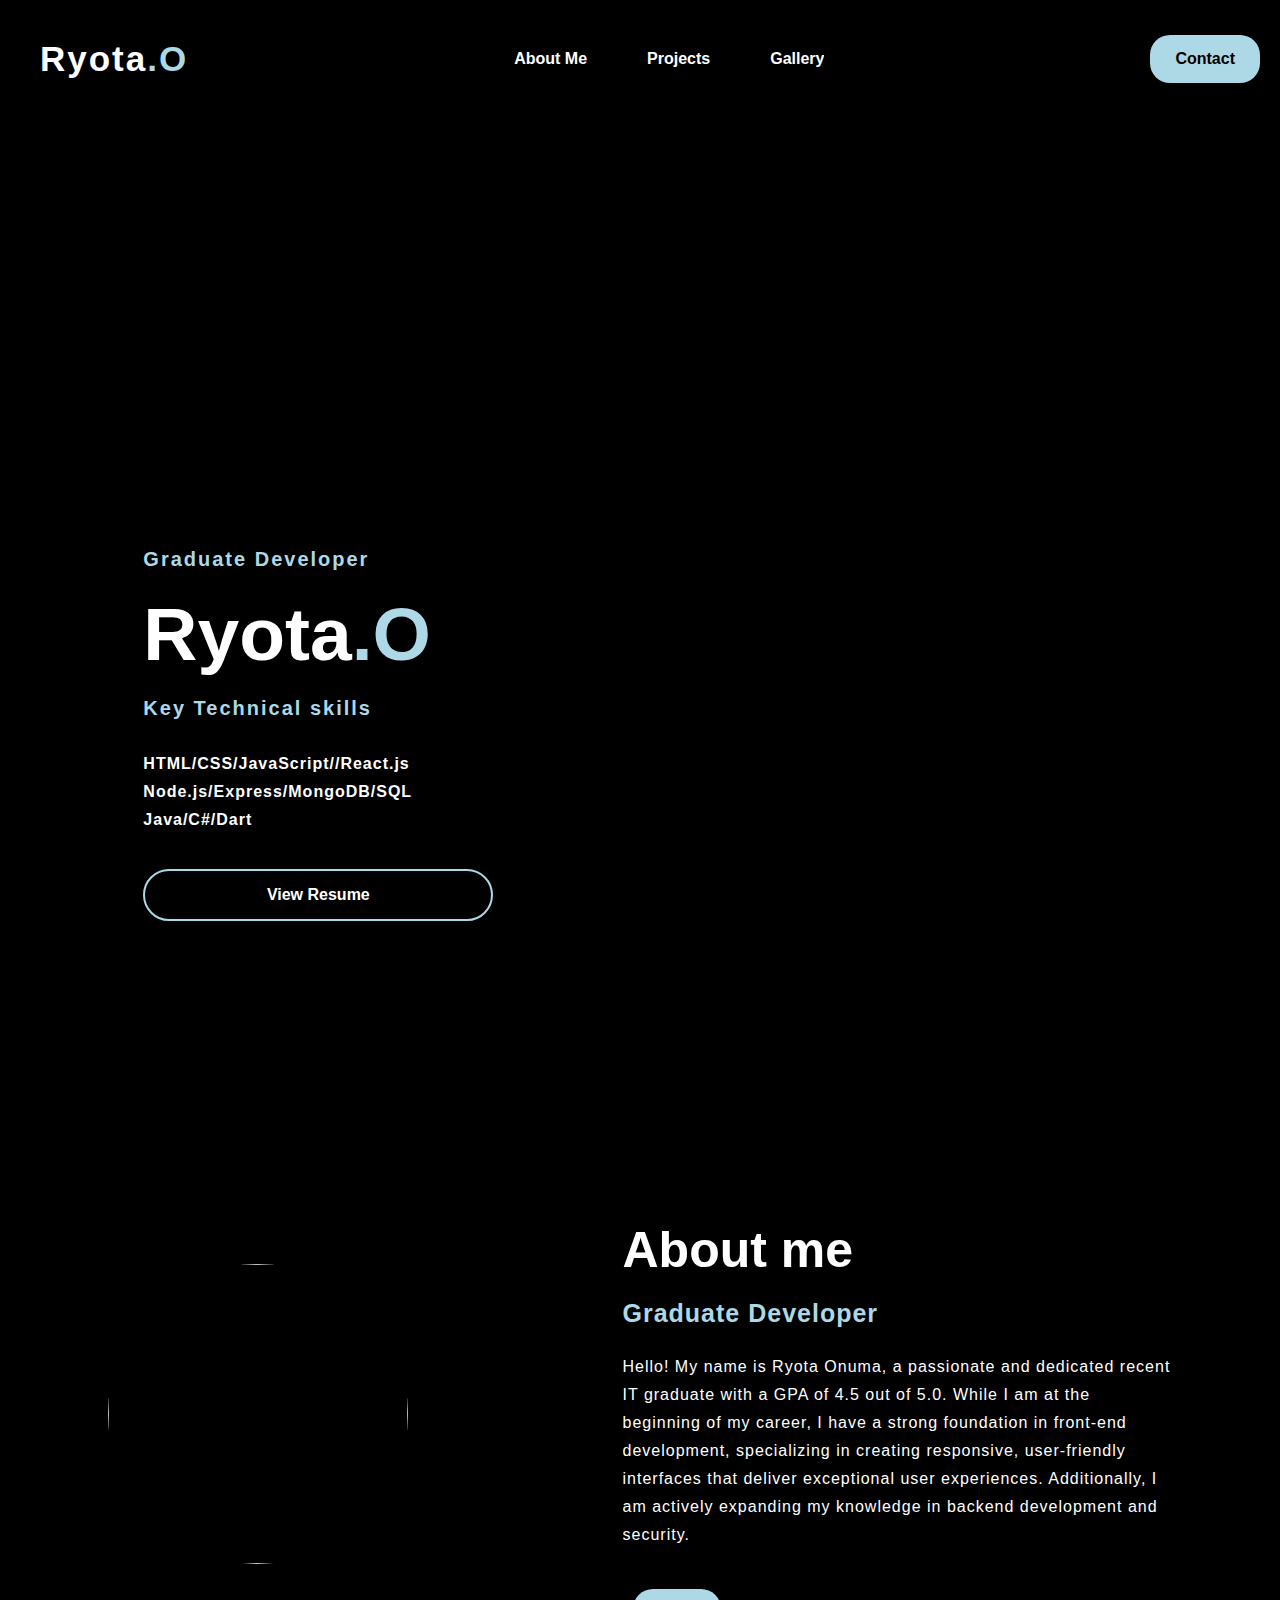
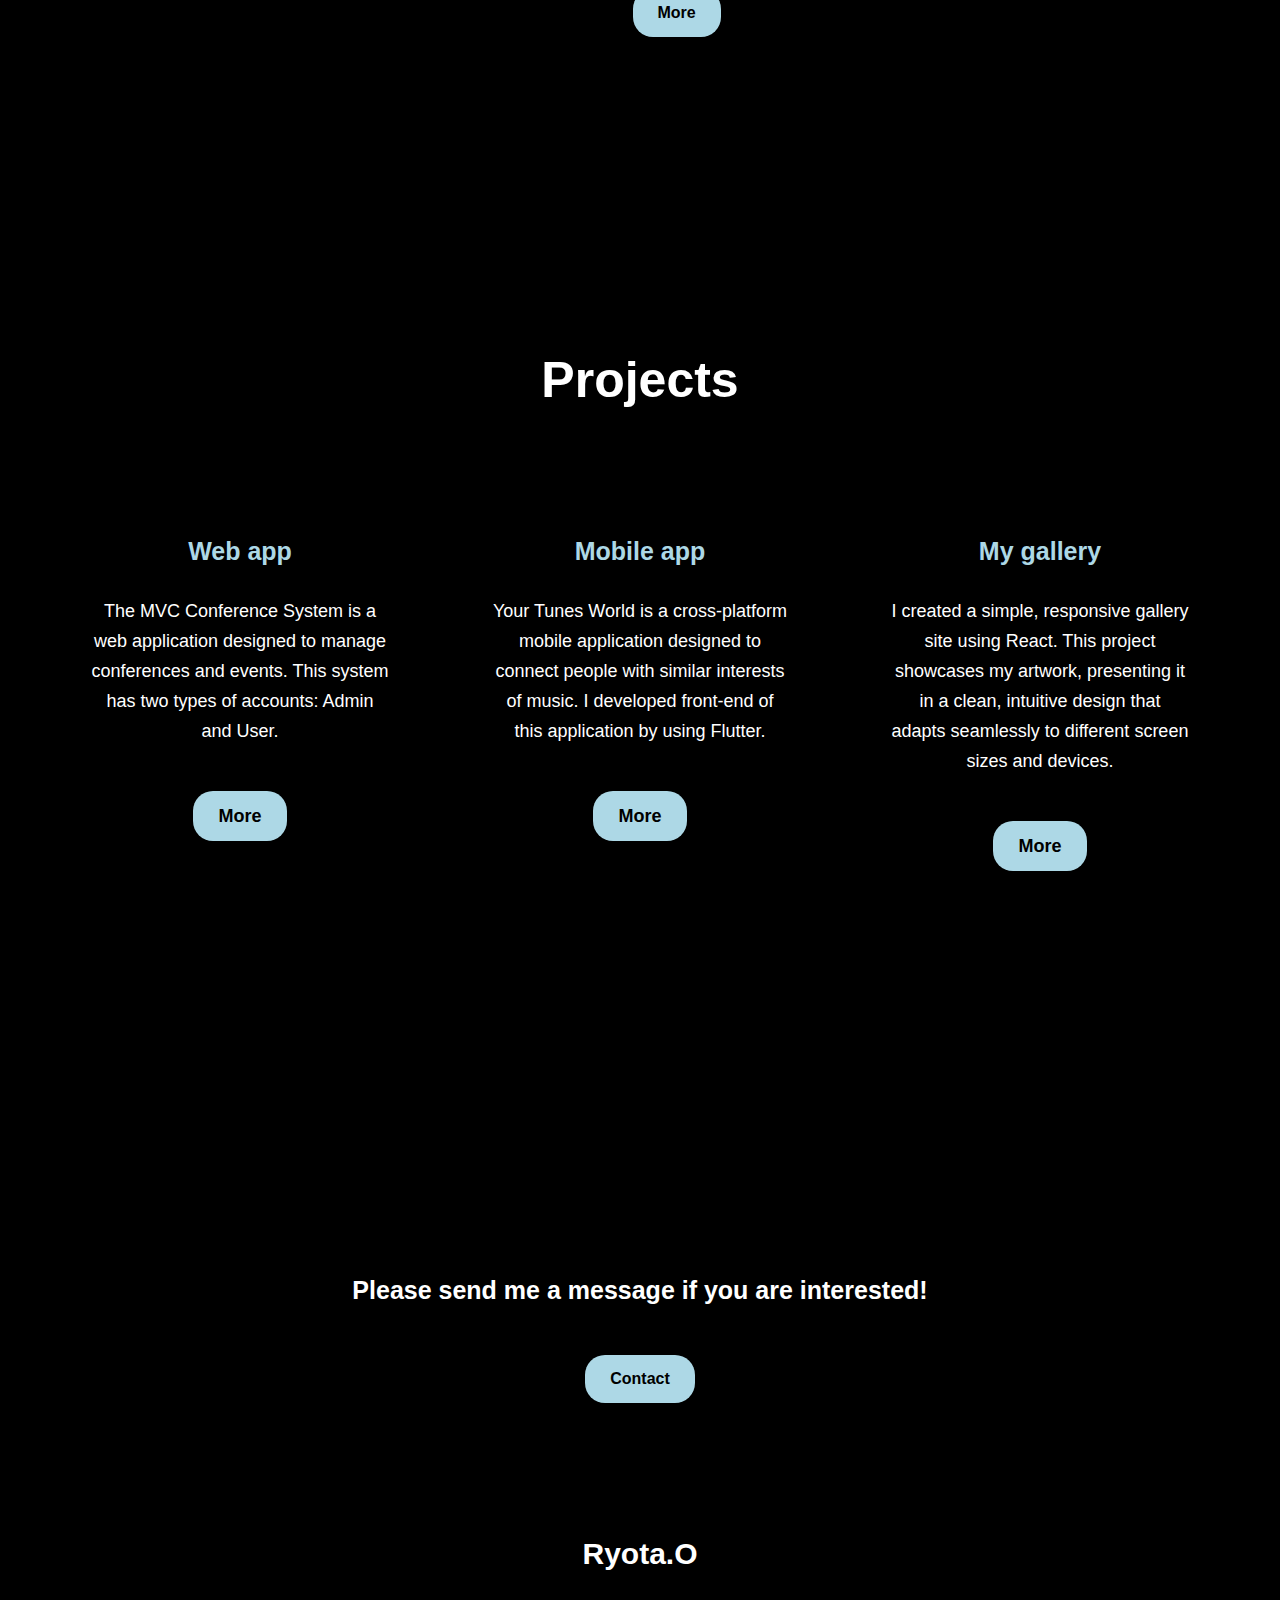
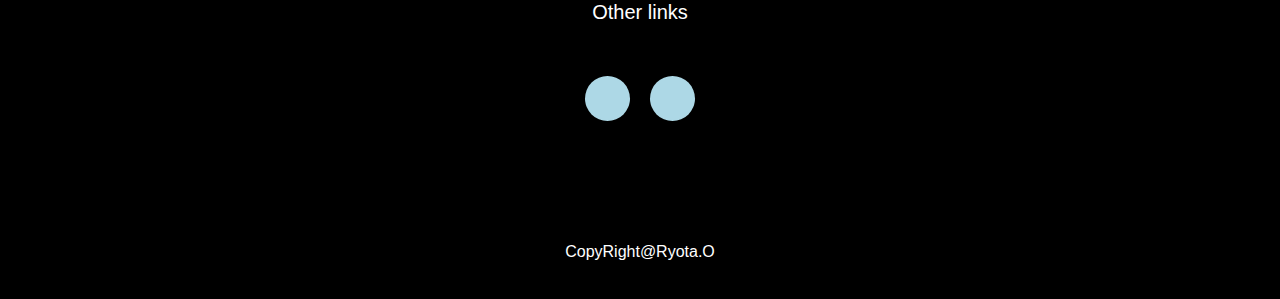
==== Profile/index.html @ 6665d39f "modify layout" ====
<!DOCTYPE html>
<html lang="en">
  <head>
    <meta charset="UTF-8" />
    <meta name="viewport" content="width=device-width, initial-scale=1.0" />
    <title>Ryota Onuma</title>
    <link rel="preconnect" href="https://fonts.googleapis.com" />
    <link rel="preconnect" href="https://fonts.gstatic.com" crossorigin />
    <link rel="stylesheet" href="style.css" />
    <link
      rel="stylesheet"
      href="https://cdnjs.cloudflare.com/ajax/libs/font-awesome/6.5.2/css/all.min.css"
      integrity="sha512-SnH5WK+bZxgPHs44uWIX+LLJAJ9/2PkPKZ5QiAj6Ta86w+fsb2TkcmfRyVX3pBnMFcV7oQPJkl9QevSCWr3W6A=="
      crossorigin="anonymous"
      referrerpolicy="no-referrer"
    />
    <meta name="viewport" content="width=device-width, initial-scale=1.0" />
  </head>
  <body>
    <!-- Main section-->
    <div class="hero">
      <div class="navbar">
        <h2 class="logo">Ryota<span>.O</span></h2>
        <div class="menu-icon">
          <i class="fas fa-bars"></i>
        </div>
        <ul class="menu-items">
          <li><a href="#about">About Me</a></li>
          <li><a href="#projects">Projects</a></li>
          <li><a href="https://ryota-imugallery.netlify.app">Gallery</a></li>
        </ul>
        <a href="#" class="btn" onclick="openGoogleForm()">Contact</a>
        <div id="googleFormOverlay" class="overlay">
          <div id="googleFormPopup" class="popup">
            <button onclick="closeGoogleForm()">Close</button>
            <iframe
              src="https://docs.google.com/forms/d/e/1FAIpQLSe-7mFCPecdMPC-TmkMNztifTjwGnv6-h3ywpzdg5p4JzefdQ/viewform?embedded=true"
              width="500"
              height="700"
              frameborder="0"
              marginheight="0"
              marginwidth="0"
              >Loading…</iframe
            >
          </div>
        </div>
      </div>

      <div class="content">
        <div class="body">
          <div class="info">
            <h4>Graduate Developer</h4>
            <h1>Ryota<span>.O</span></h1>
            <h4>Key Technical skills</h4>
            <p>
              HTML/CSS/JavaScript//React.js
              <br />Node.js/Express/MongoDB/SQL <br />Java/C#/Dart
            </p>
            <div class="newsletter">
              <div class="button" onclick="openPDF()">View Resume</div>
            </div>
          </div>
          <img src="./img/image.JPG" alt="" />
        </div>
      </div>
    </div>

    <!-- Introduction-->
    <section class="introduction" id="about">
      <div class="main fadeUpTrigger">
        <div class="circle-image">
          <img src="./img/painting3.png" alt="" />
        </div>

        <div class="intro-text">
          <h2>About me</h2>
          <h5>Graduate Developer</h5>
          <p id="intro-short">
            Hello! My name is Ryota Onuma, a passionate and dedicated recent IT
            graduate with a GPA of 4.5 out of 5.0. While I am at the beginning
            of my career, I have a strong foundation in front-end development,
            specializing in creating responsive, user-friendly interfaces that
            deliver exceptional user experiences. Additionally, I am actively
            expanding my knowledge in backend development and security.
          </p>

          <p id="intro-full" style="display: none">
            <i class="fa-solid fa-graduation-cap"></i>
            <br />
            Throughout my academic and professional journey, I have developed a
            diverse skill set that includes HTML, CSS, JavaScript, jQuery, and
            React.js for front-end development, as well as Java, C#, and Dart
            for backend and mobile application development. My proficiency with
            these technologies has allowed me to contribute effectively to
            various projects, including cross-platform mobile applications and
            web-based systems.
            <br />
            <i class="fa-solid fa-people-group"></i>
            <br />
            In addition to my technical skills, I am a strong team player who
            thrives in collaborative environments. I believe in continuous
            learning and always seek opportunities to expand my knowledge and
            stay updated with the latest industry trends.
            <br />
            <i class="fa-solid fa-paintbrush"></i>
            <br />
            When I'm not coding, I enjoy exploring new music genres, painting,
            and spending time outdoors. Feel free to explore my portfolio to see
            more of my work and don't hesitate to reach out if you'd like to
            discuss potential collaborations or job opportunities.
          </p>
          <button class="button" id="toggle-btn" onclick="toggleText()">
            More
          </button>
        </div>
      </div>
    </section>

    <!-- Skill section-->
    <div class="skills" id="projects">
      <div class="title">
        <h2>Projects</h2>
      </div>

      <div class="box fadeUpTrigger">
        <div class="card">
          <i class="fa-solid fa-laptop"></i>
          <h5>Web app</h5>
          <div class="paragraph">
            <p>
              The MVC Conference System is a web application designed to manage
              conferences and events. This system has two types of accounts:
              Admin and User.
            </p>
            <p style="text-align: center">
              <a href="project1.html" class="button" id="">More</a>
            </p>
          </div>
        </div>
        <div class="card">
          <i class="fa-solid fa-mobile"></i>
          <h5>Mobile app</h5>
          <div class="paragraph">
            <p>
              Your Tunes World is a cross-platform mobile application designed
              to connect people with similar interests of music. I developed
              front-end of this application by using Flutter.
            </p>
            <p style="text-align: center">
              <a href="project2.html" class="button" id="">More</a>
            </p>
          </div>
        </div>
        <div class="card">
          <i class="fa-solid fa-palette"></i>
          <h5>My gallery</h5>
          <div class="paragraph">
            <p>
              I created a simple, responsive gallery site using React. This
              project showcases my artwork, presenting it in a clean, intuitive
              design that adapts seamlessly to different screen sizes and
              devices.
            </p>
            <p style="text-align: center">
              <a
                href="https://ryota-imugallery.netlify.app"
                class="button"
                id=""
                >More</a
              >
            </p>
          </div>
        </div>
      </div>
    </div>

    <!--Message-->
    <div class="message">
      <p>Please send me a message if you are interested!</p>
      <a href="#" class="contact-button" onclick="openGoogleForm()">Contact</a>
    </div>
    <!-- Footer section-->
    <footer>
      <p>Ryota.O</p>
      <p>Other links</p>
      <div class="social">
        <a href="https://linkedin.com/in/ryota-onuma"
          ><i class="fa-brands fa-linkedin"></i
        ></a>
        <a href="https://github.com/ryotaest"
          ><i class="fa-brands fa-github"></i
        ></a>
      </div>
      <p class="end">CopyRight@Ryota.O</p>
    </footer>
    <script
      <script
      src="https://code.jquery.com/jquery-3.4.1.min.js"
      integrity="sha256-CSXorXvZcTkaix6Yvo6HppcZGetbYMGWSFlBw8HfCJo="
      crossorigin="anonymous"
    ></script>
    <script src="script.js" defer></script>
  </body>
</html>
---- Profile/style.css ----
* {
  margin: 0;
  padding: 0;
  box-sizing: border-box;
  font-family: "Raleway", sans-serif;
  overflow-x: hidden;
}

.hero {
  width: 100%;
  background-color: black;
}

.navbar {
  display: flex;
  justify-content: space-between;
  align-items: center;
  padding: 20px;
  margin-bottom: 150px;
}
.menu-icon {
  display: none;
}

.menu-items {
  display: flex;
  list-style: none;
}

.menu-items li {
  margin: 30px;
}

.menu-items li a {
  color: white;
  text-decoration: none;
  font-weight: bold;
  transition: all 0.3s;
}

.menu-items li a:hover {
  color: lightblue;
}

.logo {
  color: white;
  font-size: 35px;
  letter-spacing: 2px;

  margin-left: 20px;
}

span {
  color: lightblue;
}

.btn {
  background-color: lightblue;
  color: black;
  padding: 15px 25px;
  text-decoration: none;
  font-weight: bold;
  transition: all 0.3s;
  border-radius: 20px;
}

.btn:hover {
  transform: scale(1.2);
  border-radius: 15px;
}

.content {
  padding-top: 230px;
}

.content .body {
  display: flex;
  justify-content: space-evenly;
}

.content .body img {
  width: 500px;

  margin-top: 50px;
  max-width: 100%;
  height: auto;
  margin-bottom: 100px;
}
.info {
  margin-top: 50px;
}
h1 {
  color: white;
  margin: 20px 0 20px;
  font-size: 75px;
}

h4 {
  color: lightblue;
  letter-spacing: 2px;
  font-size: 20px;
}

.info p {
  color: white;
  letter-spacing: 1px;
  font-weight: bold;
  line-height: 28px;
  margin-top: 30px;
  margin-bottom: 20px;
}

.newsletter {
  width: 350px;
  position: relative;
  margin-bottom: 100px;
}

.newsletter .button {
  display: block;
  width: 100%;
  padding: 15px 0;
  margin-top: 15px;
  outline: none;
  border: 2px solid lightblue;
  border-radius: 30px;
  font-weight: bold;
  color: white;
  background-color: transparent;
  cursor: pointer;
  text-align: center;
}

.newsletter .button:hover {
  background-color: lightskyblue;
  color: black;
}

.circle-image {
  width: 300px;
  height: 300px;
  border-radius: 50%;
  overflow: hidden;
  margin-bottom: 15px;
}
.circle-image img {
  width: 100%;
  height: 100%;
  object-fit: cover;
}

.introduction {
  width: 100%;

  padding: 100px 0;
  background-color: black;
}
.intro-text {
  background-color: black;
  width: 550px;
  height: 600px;
}

.main {
  display: flex;

  margin: auto;
  align-items: center;
  justify-content: space-around;
}
.intro-text h2 {
  color: white;
  font-size: 50px;
  margin-bottom: 20px;
  margin-top: 100px;
}

.intro-text h5 {
  color: lightblue;
  letter-spacing: 1px;
  font-size: 25px;
  margin-bottom: 25px;
}

.intro-text p {
  color: white;
  letter-spacing: 1px;
  line-height: 28px;
  margin-bottom: 40px;
}

.intro-text i {
  color: lightblue;
  font-size: 30px;
  margin: 25px;
  overflow: hidden;
  display: flex;
  align-items: center;
  justify-content: center;
}

button {
  background-color: lightblue;
  color: black;
  padding: 15px 25px;
  border: none;
  font-size: medium;
  font-weight: bold;
  transition: all 0.3s;
  border-radius: 20px;
  margin-left: 10px;
}

button:hover {
  transform: scale(1.2);
  border-radius: 15px;
  cursor: pointer;
}

.skills {
  background-color: black;
  width: 100%;

  padding: 100px 0;
}

.fadeUp {
  animation-name: fadeUpAnime;
  animation-duration: 2s;
  animation-fill-mode: forwards;
  opacity: 0;
}
@keyframes fadeUpAnime {
  from {
    opacity: 0;
    transform: translateY(100px);
  }

  to {
    opacity: 1;
    transform: translateY(0);
  }
}
.title h2 {
  color: white;
  font-size: 50px;
  margin: 30px auto;
  text-align: center;
}

.box {
  display: flex;
  align-items: center;
  justify-content: center;
  min-height: 400px;
}

.card {
  height: 600px;
  width: 360px;
  background-color: black;
  padding: 20px 30px;
  margin: 20px;
  border-radius: 20px;
  overflow: hidden;
  text-align: center;
}

.card i {
  color: lightblue;
  font-size: 50px;
  margin: 25px;
  overflow: hidden;
}

.card h5 {
  color: lightblue;
  font-size: 25px;
  margin-bottom: 30px;
}

.paragraph p {
  color: white;
  font-size: 18px;
  line-height: 30px;
  margin-bottom: 25px;
}

.card .button {
  background-color: lightblue;
  color: black;
  padding: 10px 25px;
  border: none;
  font-weight: bold;
  transition: all 0.3s;
  display: inline-block;
  text-decoration: none;
  border-radius: 20px;
  margin-top: 20px;
}

.card .button:hover {
  transform: scale(1.2);
  border-radius: 15px;
  cursor: pointer;
}

.message {
  width: 100%;
  height: 320px;
  display: flex;
  flex-direction: column;
  justify-content: center;
  align-items: center;
  background-color: black;
}

.message p {
  color: white;
  font-size: 25px;
  font-weight: bold;
  margin-bottom: 50px;
  text-align: center;
}

.message .contact-button {
  background-color: lightblue;
  color: black;
  padding: 15px 25px;
  border: none;
  font-weight: bold;
  transition: all 0.3s;
  display: inline-block;
  text-decoration: none;
  border-radius: 20px;
}

.message .contact-button:hover {
  transform: scale(1.2);
  border-radius: 15px;
  cursor: pointer;
}

footer {
  width: 100%;
  height: 400px;
  background-color: black;
  display: flex;
  flex-direction: column;
  justify-content: center;
  align-items: center;
}

footer p:nth-child(1) {
  font-size: 30px;
  color: white;
  margin-bottom: 30px;
  font-weight: bold;
}

footer p:nth-child(2) {
  color: white;
  font-size: 20px;
  width: 500px;
  text-align: center;
  margin-bottom: 30px;
}

.social {
  display: flex;
}
.social a {
  width: 45px;
  height: 45px;
  border-radius: 50%;
  background-color: lightblue;
  font-size: 30px;
  display: flex;
  align-items: center;
  justify-content: center;
  text-decoration: none;
  margin: 22px 10px;
  transition: all 0.3s;
  color: black;
}

.social a:hover {
  transform: scale(1.3);
}

.end {
  color: white;
  margin-top: 100px;
  font-size: 16px;
}

@media only screen and (max-width: 768px) {
  .menu-items {
    display: none;
  }

  .menu-icon {
    display: block;
    cursor: pointer;
  }

  .menu-icon i {
    color: white;
    font-size: 25px;
    overflow: hidden;
  }

  .menu-items.active {
    display: flex;
    flex-direction: column;
    background-color: black;
    position: absolute;
    top: 80px;
    right: -100%;
    width: 100%;
    animation: slideFromRight 0.5s forwards ease-out;
  }

  .menu-items.active li {
    margin-right: 0;
    text-align: center;
    padding: 15px 0;
  }

  .menu-items.active li a {
    color: white;
  }
  @keyframes slideFromRight {
    from {
      right: -100%;
    }
    to {
      right: 0;
    }
  }
  .logo {
    font-size: 25px;
  }

  .content {
    padding-top: 150px;
  }
  .content .body {
    flex-direction: column;
    align-items: center;
  }

  .newsletter form {
    width: 100%;
  }

  .main {
    flex-direction: column;
    align-items: center;
  }
  .intro-text {
    width: 100%;
    text-align: center;
    margin-top: 30px;
  }

  .box {
    flex-direction: column;
  }
  .popup {
    width: 95%;
    max-width: none;
    max-height: 95%;
    padding: 15px;
  }

  .popup iframe {
    width: 100%;
    height: 80vh;
  }
}

.overlay {
  display: none;
  position: fixed;
  top: 0;
  left: 0;
  width: 100%;
  height: 100%;
  background-color: rgba(0, 0, 0, 0.5);
  z-index: 1000;
}

.popup {
  position: absolute;
  top: 50%;
  left: 50%;
  transform: translate(-50%, -50%);
  background-color: white;
  padding: 20px;
  border-radius: 10px;
  box-shadow: 0 0 10px rgba(0, 0, 0, 0.3);
}
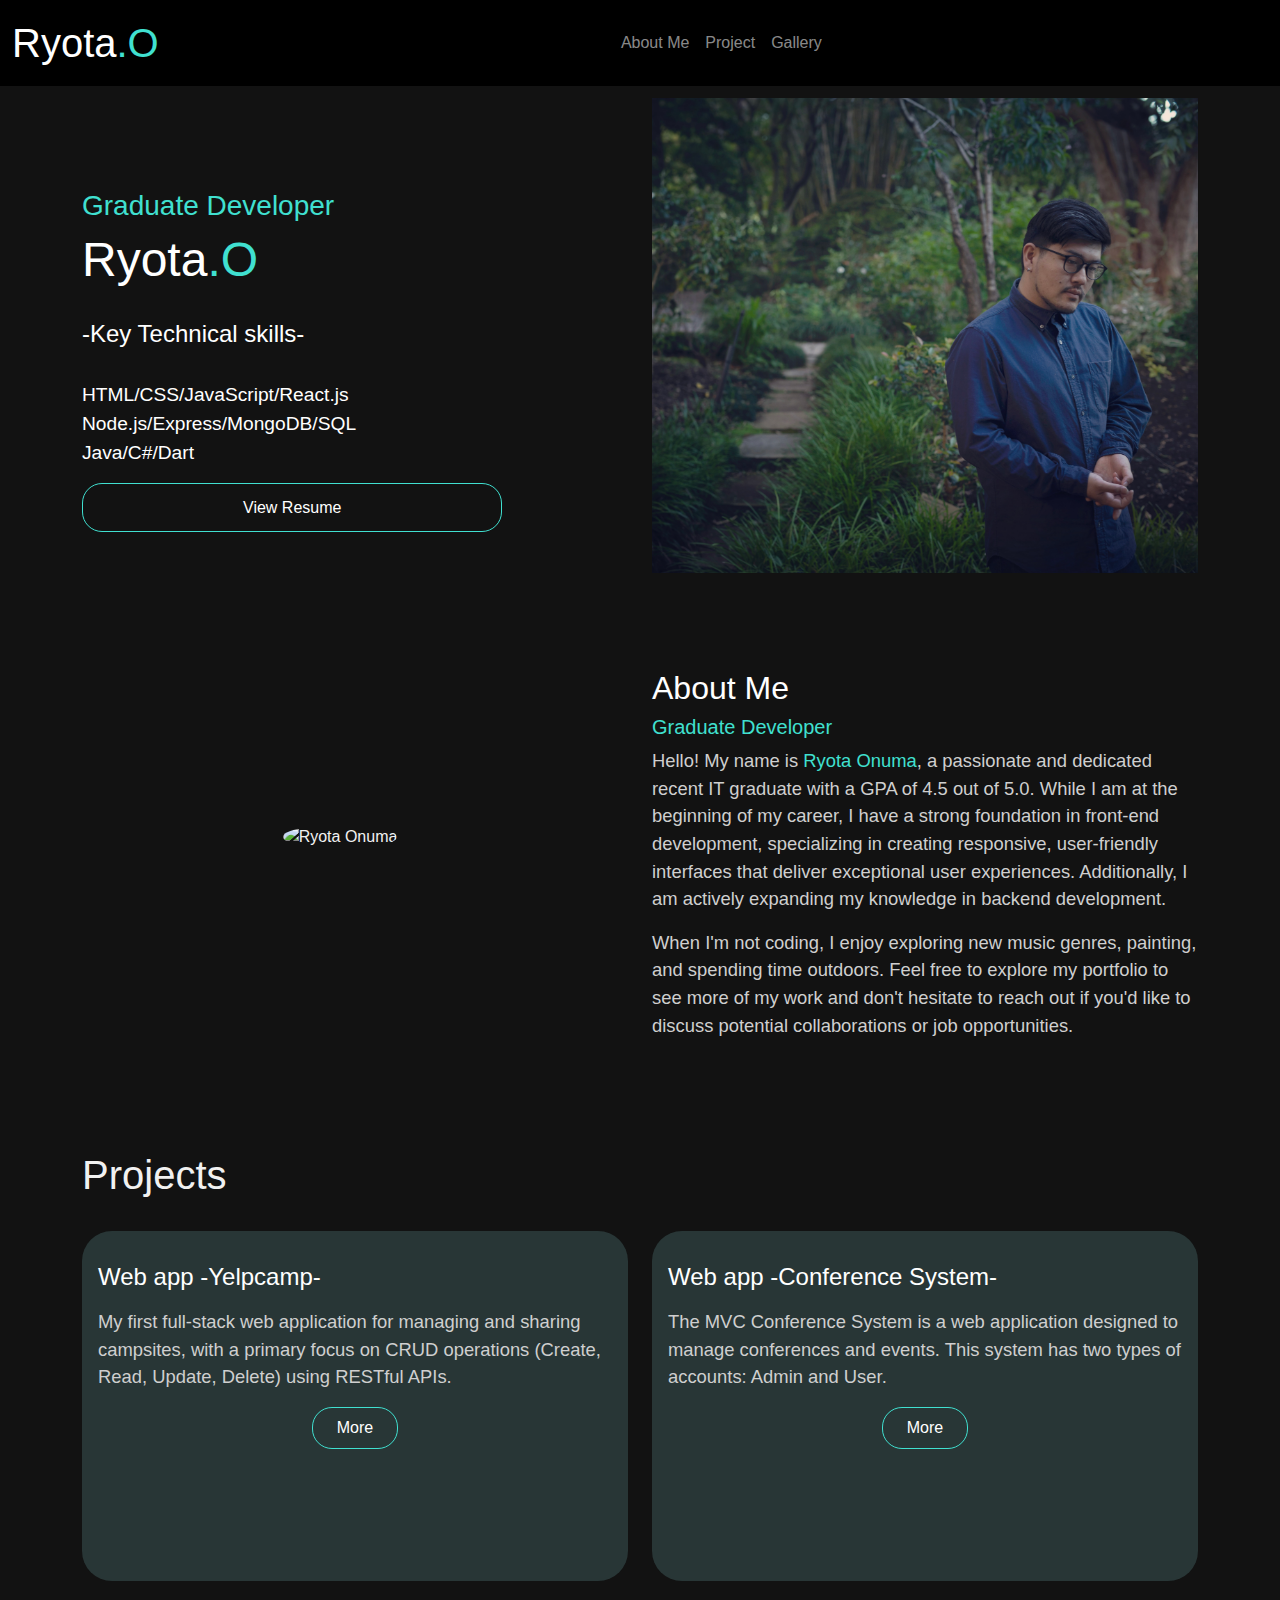
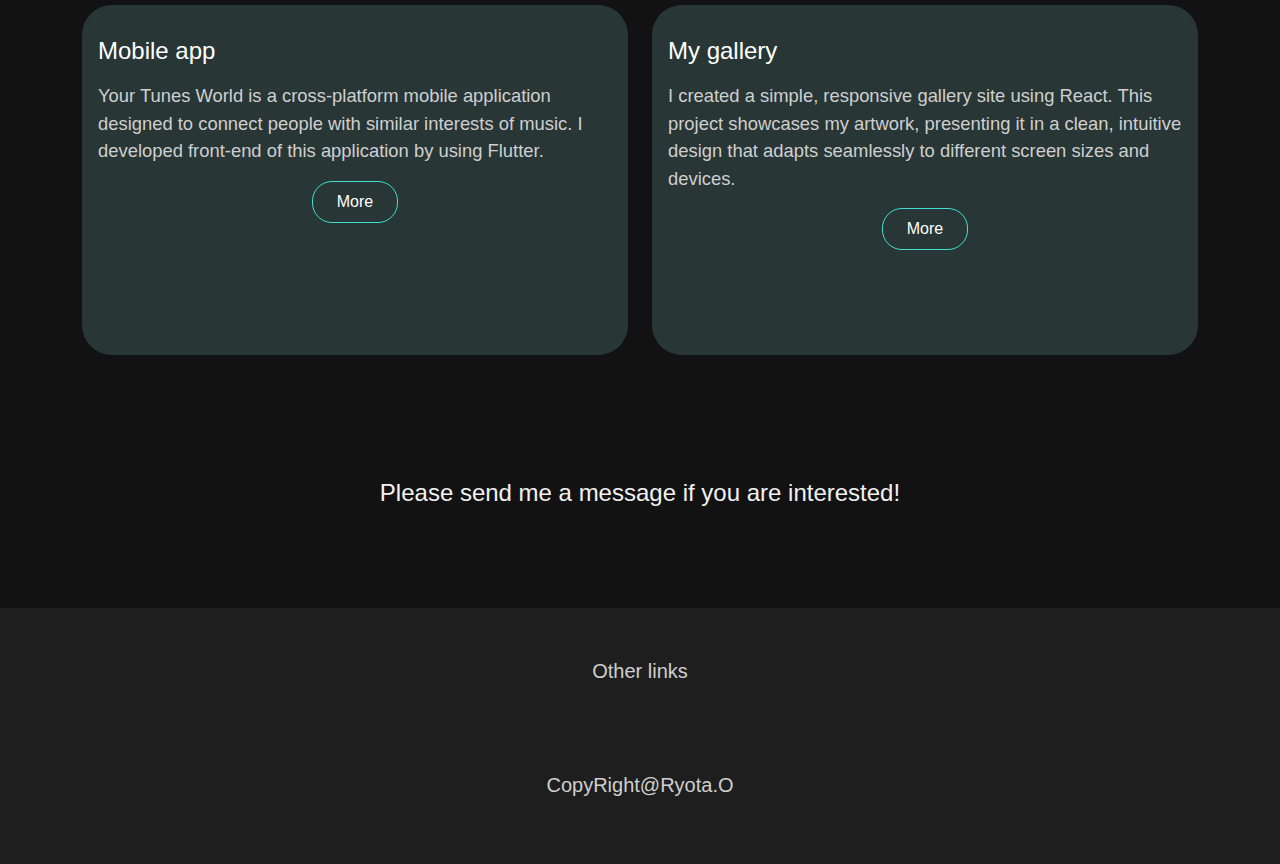
==== commit 365d2ec9: "modified layout" ====
--- a/Profile/index.html
+++ b/Profile/index.html
@@ -3,10 +3,7 @@
   <head>
     <meta charset="UTF-8" />
     <meta name="viewport" content="width=device-width, initial-scale=1.0" />
-    <title>Ryota Onuma</title>
-    <link rel="preconnect" href="https://fonts.googleapis.com" />
-    <link rel="preconnect" href="https://fonts.gstatic.com" crossorigin />
-    <link rel="stylesheet" href="style.css" />
+    <title>Project Cards</title>
     <link
       rel="stylesheet"
       href="https://cdnjs.cloudflare.com/ajax/libs/font-awesome/6.5.2/css/all.min.css"
@@ -14,174 +11,190 @@
       crossorigin="anonymous"
       referrerpolicy="no-referrer"
     />
-    <meta name="viewport" content="width=device-width, initial-scale=1.0" />
+
+    <link
+      href="https://cdn.jsdelivr.net/npm/bootstrap@5.3.3/dist/css/bootstrap.min.css"
+      rel="stylesheet"
+      integrity="sha384-QWTKZyjpPEjISv5WaRU9OFeRpok6YctnYmDr5pNlyT2bRjXh0JMhjY6hW+ALEwIH"
+      crossorigin="anonymous"
+    />
+    <link rel="stylesheet" href="style.css" />
   </head>
   <body>
-    <!-- Main section-->
-    <div class="hero">
-      <div class="navbar">
-        <h2 class="logo">Ryota<span>.O</span></h2>
-        <div class="menu-icon">
-          <i class="fas fa-bars"></i>
-        </div>
-        <ul class="menu-items">
-          <li><a href="#about">About Me</a></li>
-          <li><a href="#projects">Projects</a></li>
-          <li><a href="https://ryota-imugallery.netlify.app">Gallery</a></li>
-        </ul>
-        <a href="#" class="btn" onclick="openGoogleForm()">Contact</a>
-        <div id="googleFormOverlay" class="overlay">
-          <div id="googleFormPopup" class="popup">
-            <button onclick="closeGoogleForm()">Close</button>
-            <iframe
-              src="https://docs.google.com/forms/d/e/1FAIpQLSe-7mFCPecdMPC-TmkMNztifTjwGnv6-h3ywpzdg5p4JzefdQ/viewform?embedded=true"
-              width="500"
-              height="700"
-              frameborder="0"
-              marginheight="0"
-              marginwidth="0"
-              >Loading…</iframe
+    <nav class="navbar navbar-dark navbar-expand-lg fixed-top">
+      <div class="container-fluid">
+        <a class="navbar-brand" href="#">Ryota<span>.O</span></a>
+        <button
+          class="navbar-toggler"
+          type="button"
+          data-bs-toggle="collapse"
+          data-bs-target="#navbarNavAltMarkup"
+          aria-controls="navbarNavAltMarkup"
+          aria-expanded="false"
+          aria-label="Toggle navigation"
+        >
+          <span class="navbar-toggler-icon"></span>
+        </button>
+        <div class="collapse navbar-collapse" id="navbarNavAltMarkup">
+          <div class="navbar-nav mx-auto">
+            <a class="nav-link" href="#about">About Me</a>
+            <a class="nav-link" href="#project">Project</a>
+            <a class="nav-link" href="https://ryota-imugallery.netlify.app"
+              >Gallery</a
             >
           </div>
         </div>
       </div>
-
-      <div class="content">
-        <div class="body">
+    </nav>
+
+    <div class="container mt-5">
+      <div class="row align-items-center">
+        <div class="col-md-6">
           <div class="info">
-            <h4>Graduate Developer</h4>
+            <h3>Graduate Developer</h3>
+
             <h1>Ryota<span>.O</span></h1>
-            <h4>Key Technical skills</h4>
+            <br />
+            <h4>-Key Technical skills-</h4>
+            <br />
             <p>
-              HTML/CSS/JavaScript//React.js
+              HTML/CSS/JavaScript/React.js
               <br />Node.js/Express/MongoDB/SQL <br />Java/C#/Dart
             </p>
-            <div class="newsletter">
-              <div class="button" onclick="openPDF()">View Resume</div>
-            </div>
-          </div>
-          <img src="./img/image.JPG" alt="" />
+            <div class="resume">
+              <button class="btn btn-primary" onclick="openPDF()">
+                View Resume
+              </button>
+            </div>
+          </div>
+        </div>
+        <div class="col-md-6 text-center">
+          <img src="./img/image.jpg" alt="Ryota Onuma" class="img-fluid" />
         </div>
       </div>
     </div>
-
-    <!-- Introduction-->
     <section class="introduction" id="about">
-      <div class="main fadeUpTrigger">
-        <div class="circle-image">
-          <img src="./img/painting3.png" alt="" />
-        </div>
-
-        <div class="intro-text">
-          <h2>About me</h2>
-          <h5>Graduate Developer</h5>
-          <p id="intro-short">
-            Hello! My name is Ryota Onuma, a passionate and dedicated recent IT
-            graduate with a GPA of 4.5 out of 5.0. While I am at the beginning
-            of my career, I have a strong foundation in front-end development,
-            specializing in creating responsive, user-friendly interfaces that
-            deliver exceptional user experiences. Additionally, I am actively
-            expanding my knowledge in backend development and security.
-          </p>
-
-          <p id="intro-full" style="display: none">
-            <i class="fa-solid fa-graduation-cap"></i>
-            <br />
-            Throughout my academic and professional journey, I have developed a
-            diverse skill set that includes HTML, CSS, JavaScript, jQuery, and
-            React.js for front-end development, as well as Java, C#, and Dart
-            for backend and mobile application development. My proficiency with
-            these technologies has allowed me to contribute effectively to
-            various projects, including cross-platform mobile applications and
-            web-based systems.
-            <br />
-            <i class="fa-solid fa-people-group"></i>
-            <br />
-            In addition to my technical skills, I am a strong team player who
-            thrives in collaborative environments. I believe in continuous
-            learning and always seek opportunities to expand my knowledge and
-            stay updated with the latest industry trends.
-            <br />
-            <i class="fa-solid fa-paintbrush"></i>
-            <br />
-            When I'm not coding, I enjoy exploring new music genres, painting,
-            and spending time outdoors. Feel free to explore my portfolio to see
-            more of my work and don't hesitate to reach out if you'd like to
-            discuss potential collaborations or job opportunities.
-          </p>
-          <button class="button" id="toggle-btn" onclick="toggleText()">
-            More
-          </button>
+      <div class="container mt-5">
+        <div class="row align-items-center">
+          <div class="col-md-6 text-center">
+            <div class="circle-image">
+              <img
+                src="./img/painting3.png"
+                alt="Ryota Onuma"
+                class="img-fluid rounded-circle"
+              />
+            </div>
+          </div>
+          <div class="col-md-6 fadeUpTrigger">
+            <div class="intro-text">
+              <h2>About Me</h2>
+              <h5>Graduate Developer</h5>
+              <p id="intro-short">
+                Hello! My name is <span>Ryota Onuma</span>, a passionate and
+                dedicated recent IT graduate with a GPA of 4.5 out of 5.0. While
+                I am at the beginning of my career, I have a strong foundation
+                in front-end development, specializing in creating responsive,
+                user-friendly interfaces that deliver exceptional user
+                experiences. Additionally, I am actively expanding my knowledge
+                in backend development.
+              </p>
+
+              <p>
+                When I'm not coding, I enjoy exploring new music genres,
+                painting, and spending time outdoors. Feel free to explore my
+                portfolio to see more of my work and don't hesitate to reach out
+                if you'd like to discuss potential collaborations or job
+                opportunities.
+              </p>
+            </div>
+          </div>
         </div>
       </div>
     </section>
 
-    <!-- Skill section-->
-    <div class="skills" id="projects">
-      <div class="title">
-        <h2>Projects</h2>
-      </div>
-
-      <div class="box fadeUpTrigger">
-        <div class="card">
-          <i class="fa-solid fa-laptop"></i>
-          <h5>Web app</h5>
-          <div class="paragraph">
-            <p>
-              The MVC Conference System is a web application designed to manage
-              conferences and events. This system has two types of accounts:
-              Admin and User.
-            </p>
-            <p style="text-align: center">
-              <a href="project1.html" class="button" id="">More</a>
-            </p>
-          </div>
-        </div>
-        <div class="card">
-          <i class="fa-solid fa-mobile"></i>
-          <h5>Mobile app</h5>
-          <div class="paragraph">
-            <p>
-              Your Tunes World is a cross-platform mobile application designed
-              to connect people with similar interests of music. I developed
-              front-end of this application by using Flutter.
-            </p>
-            <p style="text-align: center">
-              <a href="project2.html" class="button" id="">More</a>
-            </p>
-          </div>
-        </div>
-        <div class="card">
-          <i class="fa-solid fa-palette"></i>
-          <h5>My gallery</h5>
-          <div class="paragraph">
-            <p>
-              I created a simple, responsive gallery site using React. This
-              project showcases my artwork, presenting it in a clean, intuitive
-              design that adapts seamlessly to different screen sizes and
-              devices.
-            </p>
-            <p style="text-align: center">
-              <a
-                href="https://ryota-imugallery.netlify.app"
-                class="button"
-                id=""
-                >More</a
-              >
-            </p>
+    <div class="container mt-5 fadeUpTrigger" id="project">
+      <h1>Projects</h1>
+      <br />
+      <div class="row">
+        <div class="col-md-6 mb-4">
+          <div class="card">
+            <div class="card-body">
+              <i class="fa-solid fa-laptop"></i>
+              <h5 class="card-title">Web app -Yelpcamp-</h5>
+              <p class="card-text">
+                My first full-stack web application for managing and sharing
+                campsites, with a primary focus on CRUD operations (Create,
+                Read, Update, Delete) using RESTful APIs.
+              </p>
+              <p style="text-align: center">
+                <a href="yelpcamp.html" class="btn btn-primary" id="">More</a>
+              </p>
+            </div>
+          </div>
+        </div>
+        <div class="col-md-6 mb-4">
+          <div class="card">
+            <div class="card-body">
+              <i class="fa-solid fa-laptop"></i>
+              <h5 class="card-title">Web app -Conference System-</h5>
+              <p class="card-text">
+                The MVC Conference System is a web application designed to
+                manage conferences and events. This system has two types of
+                accounts: Admin and User.
+              </p>
+              <p style="text-align: center">
+                <a href="mvc.html" class="btn btn-primary" id="">More</a>
+              </p>
+            </div>
+          </div>
+        </div>
+        <div class="col-md-6 mb-4">
+          <div class="card">
+            <div class="card-body">
+              <i class="fa-solid fa-mobile"></i>
+              <h5 class="card-title">Mobile app</h5>
+              <p class="card-text">
+                Your Tunes World is a cross-platform mobile application designed
+                to connect people with similar interests of music. I developed
+                front-end of this application by using Flutter.
+              </p>
+              <p style="text-align: center">
+                <a href="yourtunesworld.html" class="btn btn-primary" id=""
+                  >More</a
+                >
+              </p>
+            </div>
+          </div>
+        </div>
+        <div class="col-md-6 mb-4">
+          <div class="card">
+            <div class="card-body">
+              <i class="fa-solid fa-palette"></i>
+              <h5 class="card-title">My gallery</h5>
+              <p class="card-text">
+                I created a simple, responsive gallery site using React. This
+                project showcases my artwork, presenting it in a clean,
+                intuitive design that adapts seamlessly to different screen
+                sizes and devices.
+              </p>
+              <p style="text-align: center">
+                <a
+                  href="https://ryota-imugallery.netlify.app"
+                  class="btn btn-primary"
+                  id=""
+                  >More</a
+                >
+              </p>
+            </div>
           </div>
         </div>
       </div>
     </div>
-
-    <!--Message-->
     <div class="message">
-      <p>Please send me a message if you are interested!</p>
-      <a href="#" class="contact-button" onclick="openGoogleForm()">Contact</a>
+      <h4>Please send me a message if you are interested!</h4>
     </div>
     <!-- Footer section-->
     <footer>
-      <p>Ryota.O</p>
       <p>Other links</p>
       <div class="social">
         <a href="https://linkedin.com/in/ryota-onuma"
@@ -193,12 +206,13 @@
       </div>
       <p class="end">CopyRight@Ryota.O</p>
     </footer>
+
     <script
-      <script
-      src="https://code.jquery.com/jquery-3.4.1.min.js"
-      integrity="sha256-CSXorXvZcTkaix6Yvo6HppcZGetbYMGWSFlBw8HfCJo="
+      src="https://cdn.jsdelivr.net/npm/bootstrap@5.3.3/dist/js/bootstrap.bundle.min.js"
+      integrity="sha384-YvpcrYf0tY3lHB60NNkmXc5s9fDVZLESaAA55NDzOxhy9GkcIdslK1eN7N6jIeHz"
       crossorigin="anonymous"
     ></script>
-    <script src="script.js" defer></script>
+    <script src="https://code.jquery.com/jquery-3.5.1.min.js"></script>
+    <script src="script.js"></script>
   </body>
 </html>
--- a/Profile/style.css
+++ b/Profile/style.css
@@ -2,234 +2,190 @@
   margin: 0;
   padding: 0;
   box-sizing: border-box;
-  font-family: "Raleway", sans-serif;
-  overflow-x: hidden;
 }
 
-.hero {
-  width: 100%;
-  background-color: black;
+/* Body styling */
+body {
+  font-family: "Arial", sans-serif;
+  color: #f1f1f1;
+  background-color: #121212;
 }
 
 .navbar {
-  display: flex;
-  justify-content: space-between;
-  align-items: center;
-  padding: 20px;
-  margin-bottom: 150px;
+  background-color: black;
+  opacity: 1;
+  transition: opacity 0.7s ease;
 }
-.menu-icon {
-  display: none;
+.navbar.scrolled {
+  opacity: 0.5;
 }
 
-.menu-items {
-  display: flex;
-  list-style: none;
+.navbar-brand {
+  font-size: 2.5rem;
+}
+.navbar span {
+  color: turquoise;
+}
+.nav-link {
+  font-size: 1rem;
+}
+/* Info section styling */
+.info {
+  margin-top: 100px;
+  color: #ffffff;
 }
 
-.menu-items li {
-  margin: 30px;
+.info h3 {
+  color: turquoise;
 }
 
-.menu-items li a {
-  color: white;
-  text-decoration: none;
-  font-weight: bold;
-  transition: all 0.3s;
+.info h1 {
+  font-size: 3rem;
 }
 
-.menu-items li a:hover {
-  color: lightblue;
+.info span {
+  color: turquoise;
+}
+.info p {
+  font-size: 1.2rem;
+}
+img {
+  margin-top: 50px;
 }
 
-.logo {
+.resume .btn-primary {
   color: white;
-  font-size: 35px;
-  letter-spacing: 2px;
-
-  margin-left: 20px;
+  background-color: #121212;
+  padding: 0.7rem 10rem;
+  border-color: turquoise;
+  border-radius: 20px;
+  margin: auto;
 }
 
-span {
-  color: lightblue;
+.resume .btn-primary:hover {
+  color: black;
+  background-color: turquoise;
+  border-color: turquoise;
 }
 
-.btn {
-  background-color: lightblue;
-  color: black;
-  padding: 15px 25px;
-  text-decoration: none;
-  font-weight: bold;
-  transition: all 0.3s;
-  border-radius: 20px;
-}
-
-.btn:hover {
-  transform: scale(1.2);
-  border-radius: 15px;
-}
-
-.content {
-  padding-top: 230px;
-}
-
-.content .body {
-  display: flex;
-  justify-content: space-evenly;
-}
-
-.content .body img {
-  width: 500px;
-
-  margin-top: 50px;
-  max-width: 100%;
-  height: auto;
+/* Introduction section styling */
+.circle-image {
   margin-bottom: 100px;
-}
-.info {
-  margin-top: 50px;
-}
-h1 {
-  color: white;
-  margin: 20px 0 20px;
-  font-size: 75px;
-}
-
-h4 {
-  color: lightblue;
-  letter-spacing: 2px;
-  font-size: 20px;
-}
-
-.info p {
-  color: white;
-  letter-spacing: 1px;
-  font-weight: bold;
-  line-height: 28px;
-  margin-top: 30px;
-  margin-bottom: 20px;
-}
-
-.newsletter {
-  width: 350px;
-  position: relative;
-  margin-bottom: 100px;
-}
-
-.newsletter .button {
-  display: block;
-  width: 100%;
-  padding: 15px 0;
-  margin-top: 15px;
-  outline: none;
-  border: 2px solid lightblue;
-  border-radius: 30px;
-  font-weight: bold;
-  color: white;
-  background-color: transparent;
-  cursor: pointer;
-  text-align: center;
-}
-
-.newsletter .button:hover {
-  background-color: lightskyblue;
-  color: black;
-}
-
-.circle-image {
-  width: 300px;
-  height: 300px;
-  border-radius: 50%;
-  overflow: hidden;
-  margin-bottom: 15px;
+  margin-right: 30px;
 }
 .circle-image img {
-  width: 100%;
-  height: 100%;
+  width: 350px;
+  height: auto;
   object-fit: cover;
 }
 
 .introduction {
-  width: 100%;
-
-  padding: 100px 0;
-  background-color: black;
-}
-.intro-text {
-  background-color: black;
-  width: 550px;
-  height: 600px;
+  padding: 3rem 0;
 }
 
-.main {
-  display: flex;
-
-  margin: auto;
-  align-items: center;
-  justify-content: space-around;
-}
 .intro-text h2 {
-  color: white;
-  font-size: 50px;
-  margin-bottom: 20px;
-  margin-top: 100px;
+  color: #ffffff;
 }
 
 .intro-text h5 {
-  color: lightblue;
-  letter-spacing: 1px;
-  font-size: 25px;
-  margin-bottom: 25px;
+  color: turquoise;
 }
 
 .intro-text p {
-  color: white;
-  letter-spacing: 1px;
-  line-height: 28px;
-  margin-bottom: 40px;
+  font-size: 1.15rem;
+  color: #cfcfcf;
 }
 
-.intro-text i {
-  color: lightblue;
-  font-size: 30px;
-  margin: 25px;
-  overflow: hidden;
-  display: flex;
-  align-items: center;
-  justify-content: center;
+.intro-text p span {
+  color: turquoise;
 }
 
-button {
-  background-color: lightblue;
-  color: black;
-  padding: 15px 25px;
+/* Project section styling */
+
+.card {
   border: none;
-  font-size: medium;
-  font-weight: bold;
-  transition: all 0.3s;
-  border-radius: 20px;
-  margin-left: 10px;
+  border-radius: 0.5rem;
+  background-color: rgb(40, 54, 54);
+  color: #cfcfcf;
+  transition: transform 0.3s ease;
+  min-height: 350px;
+  display: flex;
+  flex-direction: column;
+  justify-content: space-between;
+  border-radius: 30px;
 }
 
-button:hover {
-  transform: scale(1.2);
-  border-radius: 15px;
-  cursor: pointer;
+.card:hover {
+  transform: scale(1.05);
 }
 
-.skills {
-  background-color: black;
-  width: 100%;
+.card-body i {
+  color: turquoise;
+  font-size: 2.5rem;
+  margin-top: 1rem;
+}
 
-  padding: 100px 0;
+.card-title {
+  color: #ffffff;
+  font-size: 1.5rem;
+  margin-top: 1rem;
+}
+
+.card-text {
+  color: #cfcfcf;
+  font-size: 1.15rem;
+  margin-top: 1rem;
+}
+
+.btn-primary {
+  background-color: rgb(40, 54, 54);
+  color: white;
+  border-color: turquoise;
+  border-radius: 20px;
+  padding: 0.5rem 1.5rem;
+}
+
+.btn-primary:hover {
+  background-color: turquoise;
+  border-color: turquoise;
+  color: black;
+}
+
+.message {
+  text-align: center;
+  margin: 100px 100px;
+}
+
+/* Footer styling */
+footer {
+  background-color: #1e1e1e;
+  color: #cfcfcf;
+  text-align: center;
+  padding: 3rem 0;
+  font-size: 20px;
+}
+
+footer .social a {
+  color: rgb(90, 119, 119);
+  margin: 0 0.5rem;
+  font-size: 2.5rem;
+}
+
+footer .social a:hover {
+  color: turquoise;
+}
+
+footer .end {
+  margin-top: 0.5rem;
 }
 
 .fadeUp {
   animation-name: fadeUpAnime;
-  animation-duration: 2s;
+  animation-duration: 1.5s;
   animation-fill-mode: forwards;
-  opacity: 0;
+  opacity: 0.5;
 }
+
 @keyframes fadeUpAnime {
   from {
     opacity: 0;
@@ -241,263 +197,3 @@
     transform: translateY(0);
   }
 }
-.title h2 {
-  color: white;
-  font-size: 50px;
-  margin: 30px auto;
-  text-align: center;
-}
-
-.box {
-  display: flex;
-  align-items: center;
-  justify-content: center;
-  min-height: 400px;
-}
-
-.card {
-  height: 600px;
-  width: 360px;
-  background-color: black;
-  padding: 20px 30px;
-  margin: 20px;
-  border-radius: 20px;
-  overflow: hidden;
-  text-align: center;
-}
-
-.card i {
-  color: lightblue;
-  font-size: 50px;
-  margin: 25px;
-  overflow: hidden;
-}
-
-.card h5 {
-  color: lightblue;
-  font-size: 25px;
-  margin-bottom: 30px;
-}
-
-.paragraph p {
-  color: white;
-  font-size: 18px;
-  line-height: 30px;
-  margin-bottom: 25px;
-}
-
-.card .button {
-  background-color: lightblue;
-  color: black;
-  padding: 10px 25px;
-  border: none;
-  font-weight: bold;
-  transition: all 0.3s;
-  display: inline-block;
-  text-decoration: none;
-  border-radius: 20px;
-  margin-top: 20px;
-}
-
-.card .button:hover {
-  transform: scale(1.2);
-  border-radius: 15px;
-  cursor: pointer;
-}
-
-.message {
-  width: 100%;
-  height: 320px;
-  display: flex;
-  flex-direction: column;
-  justify-content: center;
-  align-items: center;
-  background-color: black;
-}
-
-.message p {
-  color: white;
-  font-size: 25px;
-  font-weight: bold;
-  margin-bottom: 50px;
-  text-align: center;
-}
-
-.message .contact-button {
-  background-color: lightblue;
-  color: black;
-  padding: 15px 25px;
-  border: none;
-  font-weight: bold;
-  transition: all 0.3s;
-  display: inline-block;
-  text-decoration: none;
-  border-radius: 20px;
-}
-
-.message .contact-button:hover {
-  transform: scale(1.2);
-  border-radius: 15px;
-  cursor: pointer;
-}
-
-footer {
-  width: 100%;
-  height: 400px;
-  background-color: black;
-  display: flex;
-  flex-direction: column;
-  justify-content: center;
-  align-items: center;
-}
-
-footer p:nth-child(1) {
-  font-size: 30px;
-  color: white;
-  margin-bottom: 30px;
-  font-weight: bold;
-}
-
-footer p:nth-child(2) {
-  color: white;
-  font-size: 20px;
-  width: 500px;
-  text-align: center;
-  margin-bottom: 30px;
-}
-
-.social {
-  display: flex;
-}
-.social a {
-  width: 45px;
-  height: 45px;
-  border-radius: 50%;
-  background-color: lightblue;
-  font-size: 30px;
-  display: flex;
-  align-items: center;
-  justify-content: center;
-  text-decoration: none;
-  margin: 22px 10px;
-  transition: all 0.3s;
-  color: black;
-}
-
-.social a:hover {
-  transform: scale(1.3);
-}
-
-.end {
-  color: white;
-  margin-top: 100px;
-  font-size: 16px;
-}
-
-@media only screen and (max-width: 768px) {
-  .menu-items {
-    display: none;
-  }
-
-  .menu-icon {
-    display: block;
-    cursor: pointer;
-  }
-
-  .menu-icon i {
-    color: white;
-    font-size: 25px;
-    overflow: hidden;
-  }
-
-  .menu-items.active {
-    display: flex;
-    flex-direction: column;
-    background-color: black;
-    position: absolute;
-    top: 80px;
-    right: -100%;
-    width: 100%;
-    animation: slideFromRight 0.5s forwards ease-out;
-  }
-
-  .menu-items.active li {
-    margin-right: 0;
-    text-align: center;
-    padding: 15px 0;
-  }
-
-  .menu-items.active li a {
-    color: white;
-  }
-  @keyframes slideFromRight {
-    from {
-      right: -100%;
-    }
-    to {
-      right: 0;
-    }
-  }
-  .logo {
-    font-size: 25px;
-  }
-
-  .content {
-    padding-top: 150px;
-  }
-  .content .body {
-    flex-direction: column;
-    align-items: center;
-  }
-
-  .newsletter form {
-    width: 100%;
-  }
-
-  .main {
-    flex-direction: column;
-    align-items: center;
-  }
-  .intro-text {
-    width: 100%;
-    text-align: center;
-    margin-top: 30px;
-  }
-
-  .box {
-    flex-direction: column;
-  }
-  .popup {
-    width: 95%;
-    max-width: none;
-    max-height: 95%;
-    padding: 15px;
-  }
-
-  .popup iframe {
-    width: 100%;
-    height: 80vh;
-  }
-}
-
-.overlay {
-  display: none;
-  position: fixed;
-  top: 0;
-  left: 0;
-  width: 100%;
-  height: 100%;
-  background-color: rgba(0, 0, 0, 0.5);
-  z-index: 1000;
-}
-
-.popup {
-  position: absolute;
-  top: 50%;
-  left: 50%;
-  transform: translate(-50%, -50%);
-  background-color: white;
-  padding: 20px;
-  border-radius: 10px;
-  box-shadow: 0 0 10px rgba(0, 0, 0, 0.3);
-}
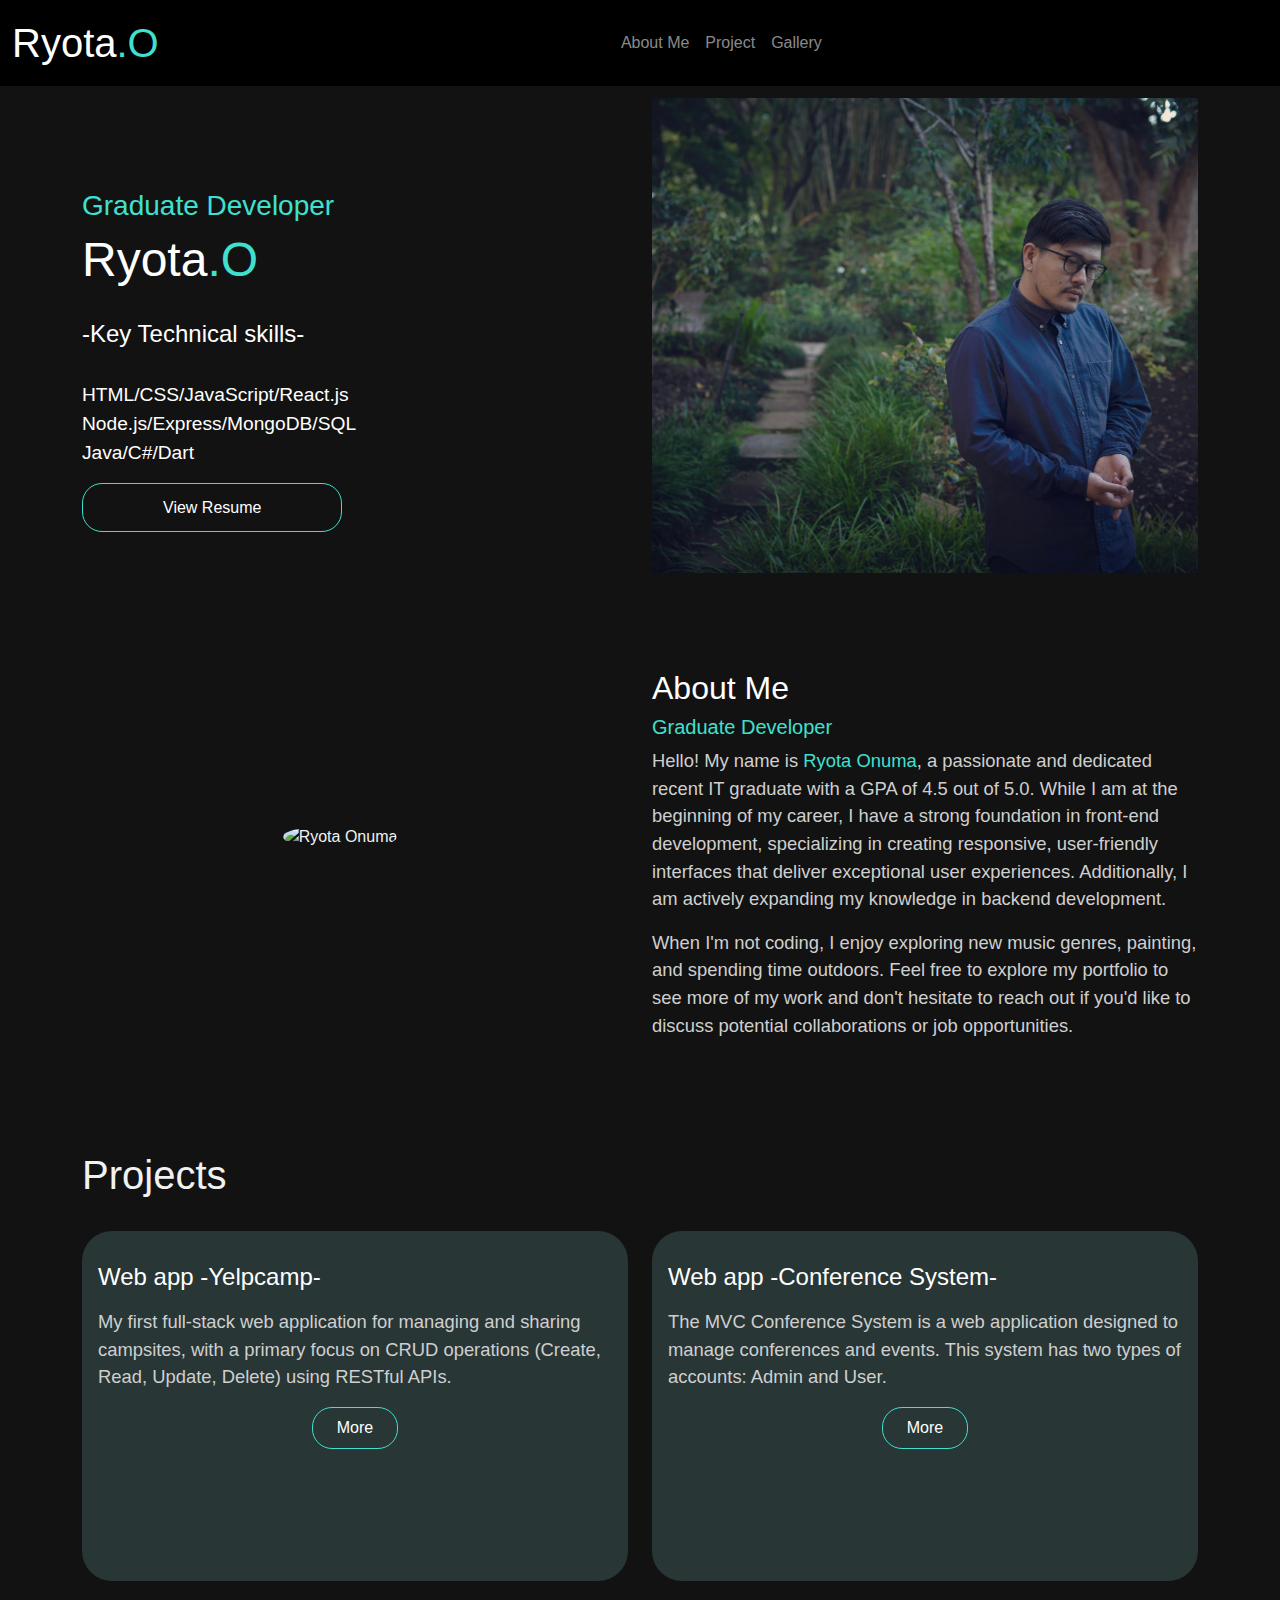
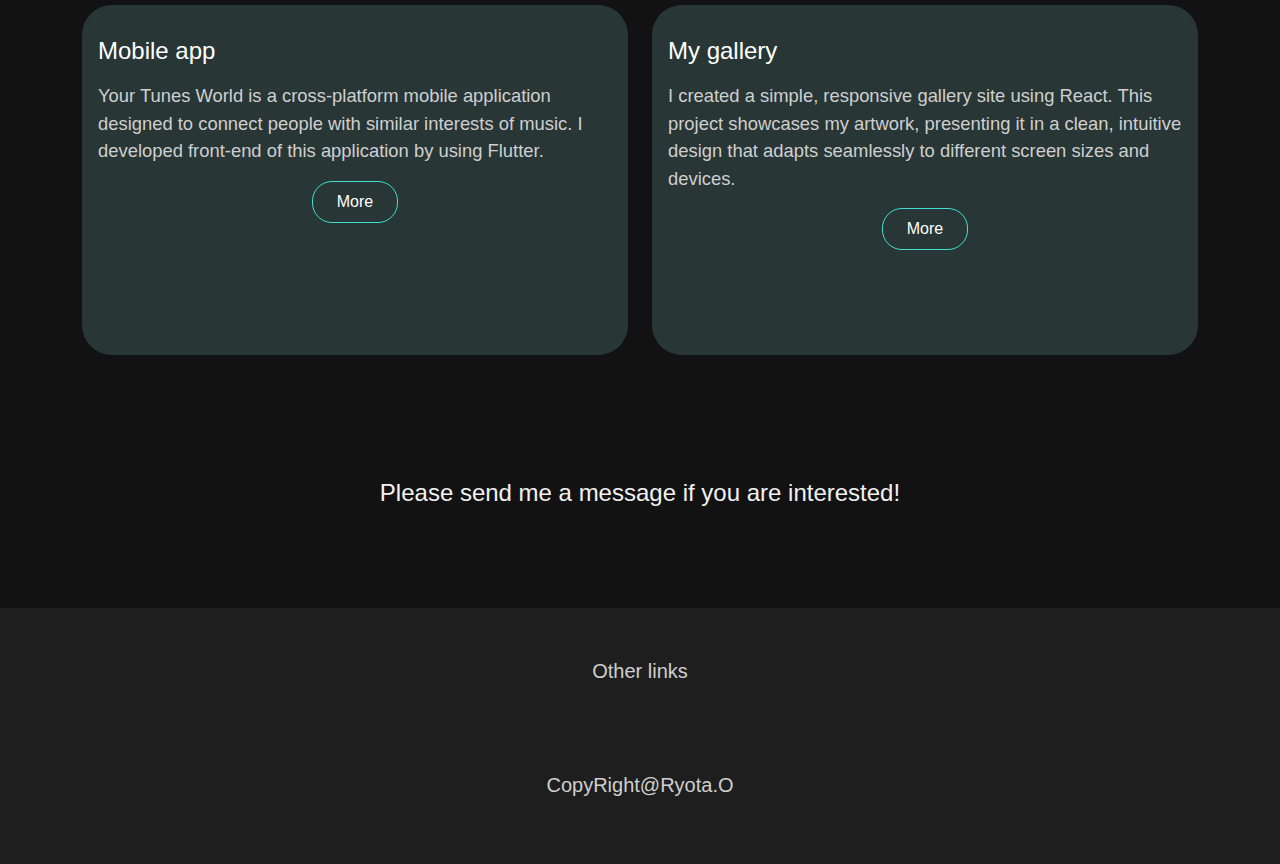
==== commit f3e8583b: "update resume" ====
--- a/Profile/index.html
+++ b/Profile/index.html
@@ -3,7 +3,7 @@
   <head>
     <meta charset="UTF-8" />
     <meta name="viewport" content="width=device-width, initial-scale=1.0" />
-    <title>Project Cards</title>
+    <title>Ryota.O</title>
     <link
       rel="stylesheet"
       href="https://cdnjs.cloudflare.com/ajax/libs/font-awesome/6.5.2/css/all.min.css"
@@ -23,7 +23,7 @@
   <body>
     <nav class="navbar navbar-dark navbar-expand-lg fixed-top">
       <div class="container-fluid">
-        <a class="navbar-brand" href="#">Ryota<span>.O</span></a>
+        <a class="navbar-brand" href="#info">Ryota<span>.O</span></a>
         <button
           class="navbar-toggler"
           type="button"
--- a/Profile/style.css
+++ b/Profile/style.css
@@ -56,7 +56,7 @@
 .resume .btn-primary {
   color: white;
   background-color: #121212;
-  padding: 0.7rem 10rem;
+  padding: 0.7rem 5rem;
   border-color: turquoise;
   border-radius: 20px;
   margin: auto;
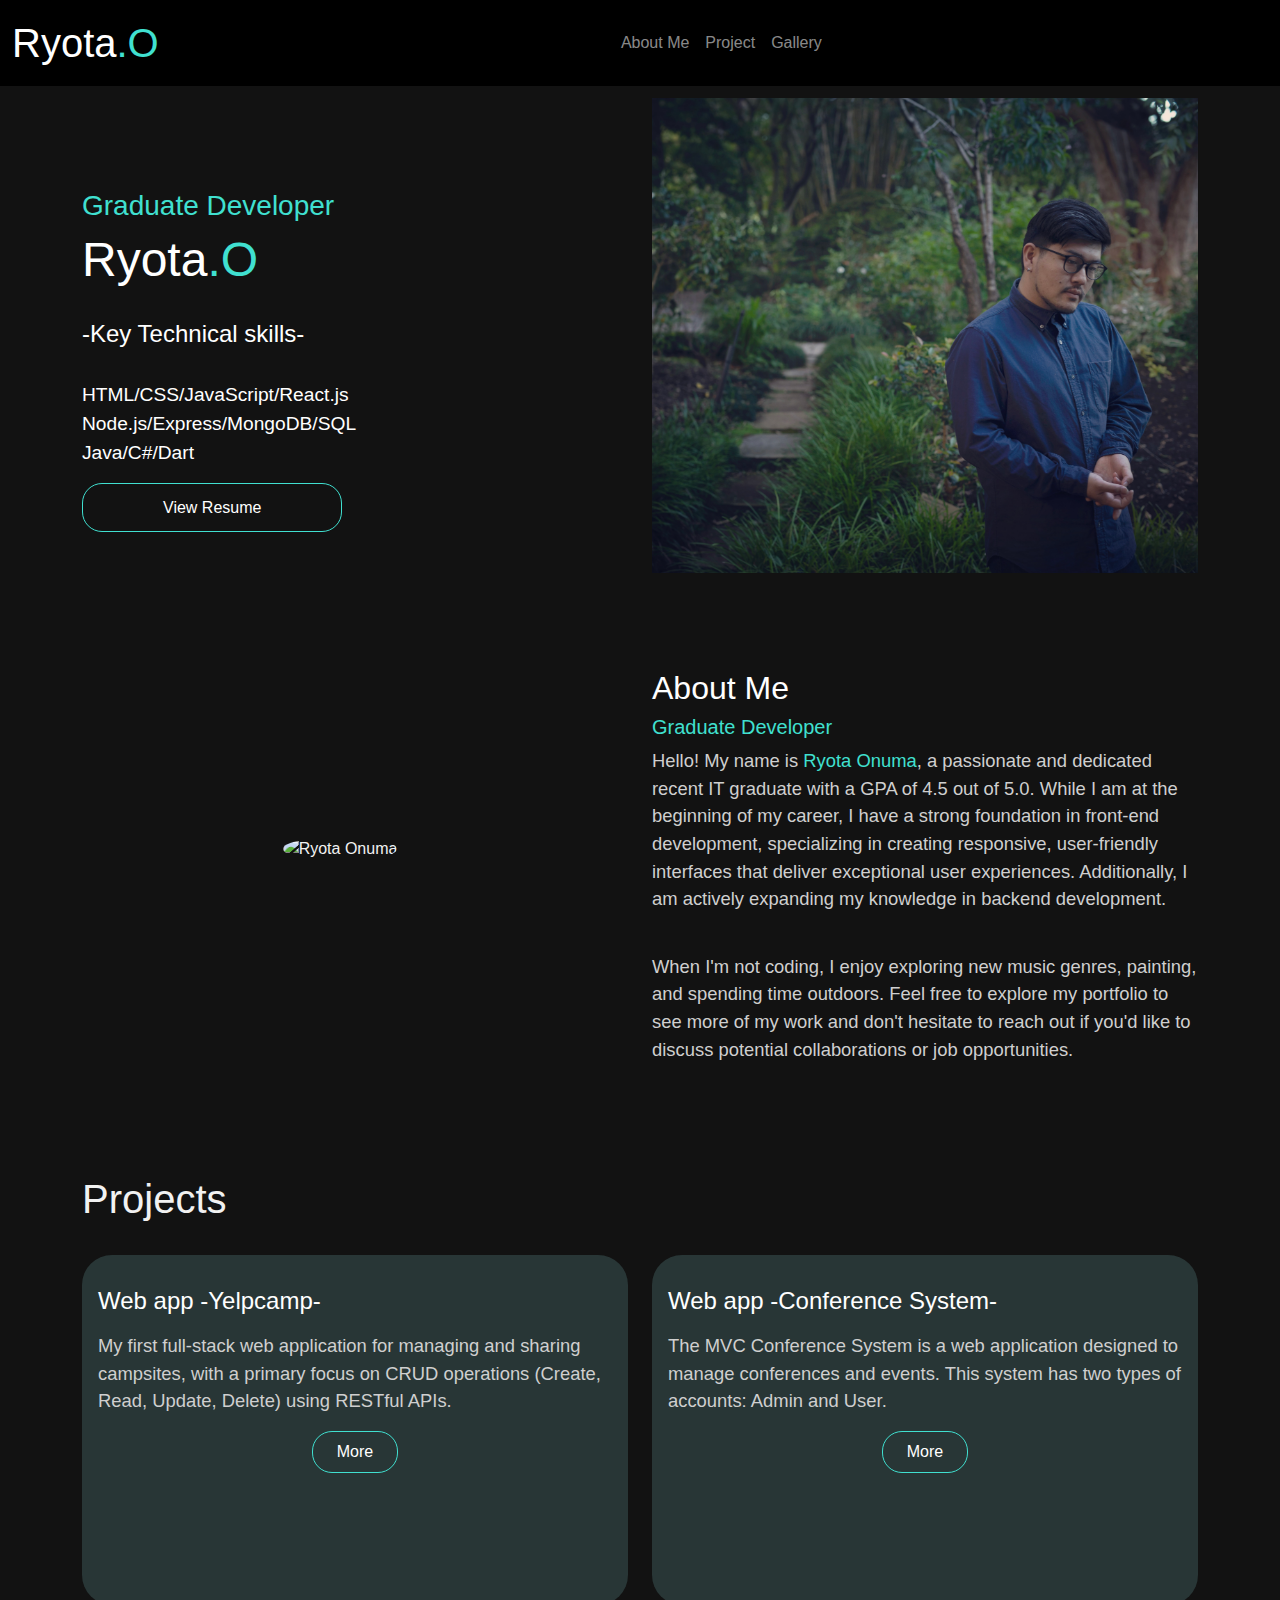
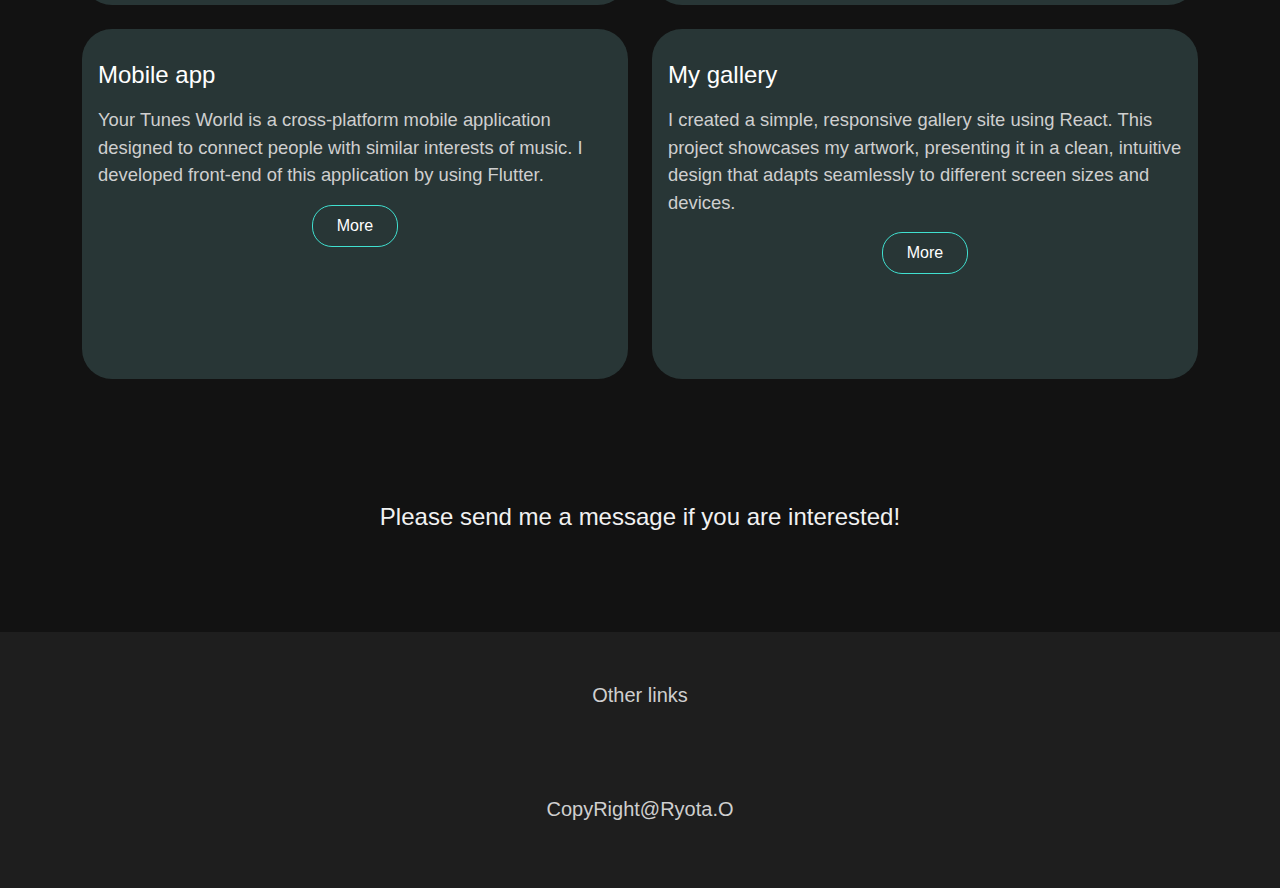
==== commit 2d052c3f: "modified animation" ====
--- a/Profile/index.html
+++ b/Profile/index.html
@@ -81,7 +81,7 @@
               <img
                 src="./img/painting3.png"
                 alt="Ryota Onuma"
-                class="img-fluid rounded-circle"
+                class="img-fluid rounded-circle fadeUpTrigger"
               />
             </div>
           </div>
@@ -89,7 +89,7 @@
             <div class="intro-text">
               <h2>About Me</h2>
               <h5>Graduate Developer</h5>
-              <p id="intro-short">
+              <p class="fadeUpTrigger">
                 Hello! My name is <span>Ryota Onuma</span>, a passionate and
                 dedicated recent IT graduate with a GPA of 4.5 out of 5.0. While
                 I am at the beginning of my career, I have a strong foundation
@@ -98,8 +98,8 @@
                 experiences. Additionally, I am actively expanding my knowledge
                 in backend development.
               </p>
-
-              <p>
+              <br />
+              <p class="fadeUpTrigger">
                 When I'm not coding, I enjoy exploring new music genres,
                 painting, and spending time outdoors. Feel free to explore my
                 portfolio to see more of my work and don't hesitate to reach out
@@ -112,12 +112,12 @@
       </div>
     </section>
 
-    <div class="container mt-5 fadeUpTrigger" id="project">
+    <div class="container mt-5" id="project">
       <h1>Projects</h1>
       <br />
       <div class="row">
         <div class="col-md-6 mb-4">
-          <div class="card">
+          <div class="card fadeUpTrigger">
             <div class="card-body">
               <i class="fa-solid fa-laptop"></i>
               <h5 class="card-title">Web app -Yelpcamp-</h5>
@@ -133,7 +133,7 @@
           </div>
         </div>
         <div class="col-md-6 mb-4">
-          <div class="card">
+          <div class="card fadeUpTrigger">
             <div class="card-body">
               <i class="fa-solid fa-laptop"></i>
               <h5 class="card-title">Web app -Conference System-</h5>
@@ -149,7 +149,7 @@
           </div>
         </div>
         <div class="col-md-6 mb-4">
-          <div class="card">
+          <div class="card fadeUpTrigger">
             <div class="card-body">
               <i class="fa-solid fa-mobile"></i>
               <h5 class="card-title">Mobile app</h5>
@@ -167,7 +167,7 @@
           </div>
         </div>
         <div class="col-md-6 mb-4">
-          <div class="card">
+          <div class="card fadeUpTrigger">
             <div class="card-body">
               <i class="fa-solid fa-palette"></i>
               <h5 class="card-title">My gallery</h5>
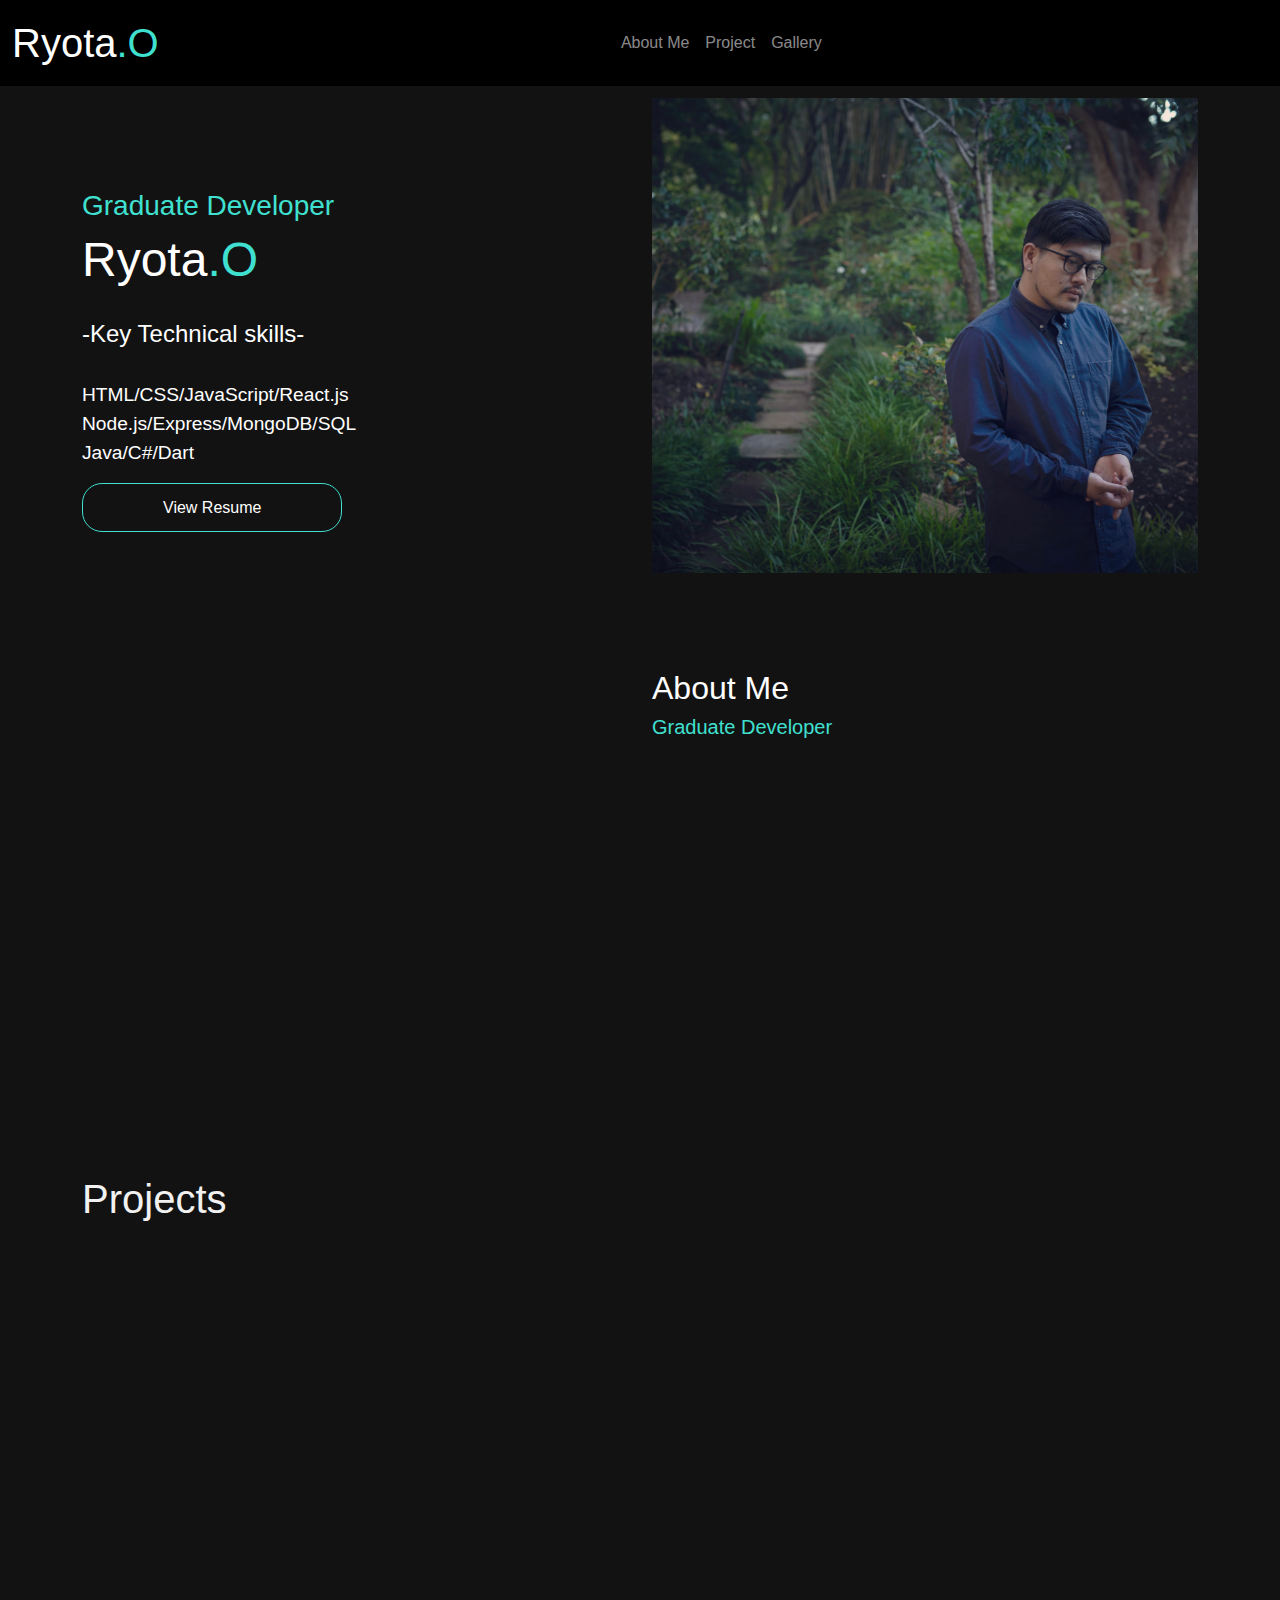
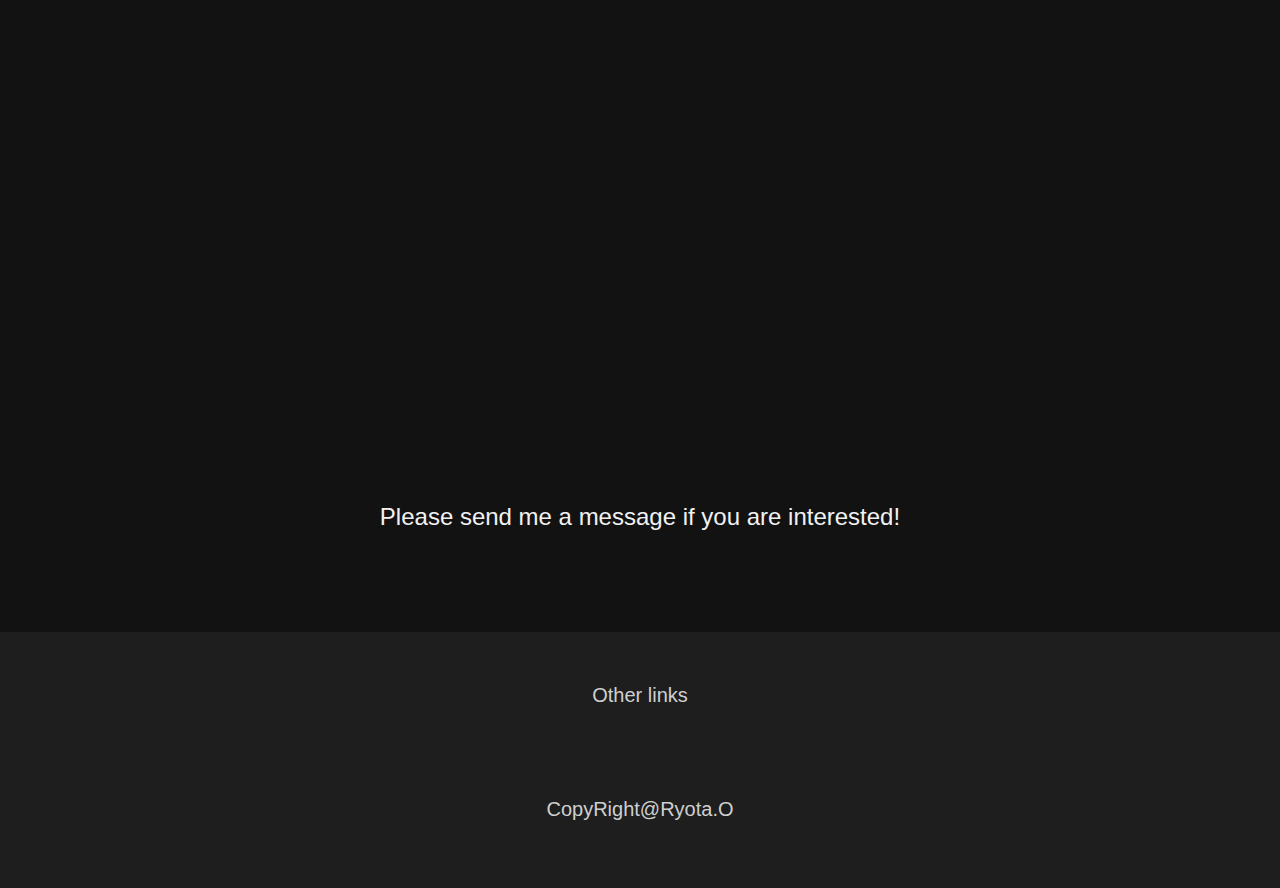
==== commit bf7b37c3: "fixed href" ====
--- a/Profile/index.html
+++ b/Profile/index.html
@@ -50,7 +50,7 @@
     <div class="container mt-5">
       <div class="row align-items-center">
         <div class="col-md-6">
-          <div class="info">
+          <div class="info" id="info">
             <h3>Graduate Developer</h3>
 
             <h1>Ryota<span>.O</span></h1>
@@ -77,15 +77,15 @@
       <div class="container mt-5">
         <div class="row align-items-center">
           <div class="col-md-6 text-center">
-            <div class="circle-image">
+            <div class="circle-image fadeUpTrigger">
               <img
                 src="./img/painting3.png"
                 alt="Ryota Onuma"
-                class="img-fluid rounded-circle fadeUpTrigger"
+                class="img-fluid rounded-circle"
               />
             </div>
           </div>
-          <div class="col-md-6 fadeUpTrigger">
+          <div class="col-md-6">
             <div class="intro-text">
               <h2>About Me</h2>
               <h5>Graduate Developer</h5>
@@ -212,7 +212,11 @@
       integrity="sha384-YvpcrYf0tY3lHB60NNkmXc5s9fDVZLESaAA55NDzOxhy9GkcIdslK1eN7N6jIeHz"
       crossorigin="anonymous"
     ></script>
-    <script src="https://code.jquery.com/jquery-3.5.1.min.js"></script>
+    <script
+      src="https://code.jquery.com/jquery-3.7.1.min.js"
+      integrity="sha256-/JqT3SQfawRcv/BIHPThkBvs0OEvtFFmqPF/lYI/Cxo="
+      crossorigin="anonymous"
+    ></script>
     <script src="script.js"></script>
   </body>
 </html>
--- a/Profile/style.css
+++ b/Profile/style.css
@@ -71,7 +71,7 @@
 /* Introduction section styling */
 .circle-image {
   margin-bottom: 100px;
-  margin-right: 30px;
+  /* margin-right: 30px; */
 }
 .circle-image img {
   width: 350px;
@@ -179,9 +179,15 @@
   margin-top: 0.5rem;
 }
 
+.fadeUpTrigger {
+  opacity: 0;
+  transform: translateY(30px);
+  transition: opacity 0.6s ease-out, transform 0.6s ease-out;
+}
+
 .fadeUp {
   animation-name: fadeUpAnime;
-  animation-duration: 1.5s;
+  animation-duration: 2s;
   animation-fill-mode: forwards;
   opacity: 0.5;
 }
@@ -189,7 +195,7 @@
 @keyframes fadeUpAnime {
   from {
     opacity: 0;
-    transform: translateY(100px);
+    transform: translateY(30px);
   }
 
   to {
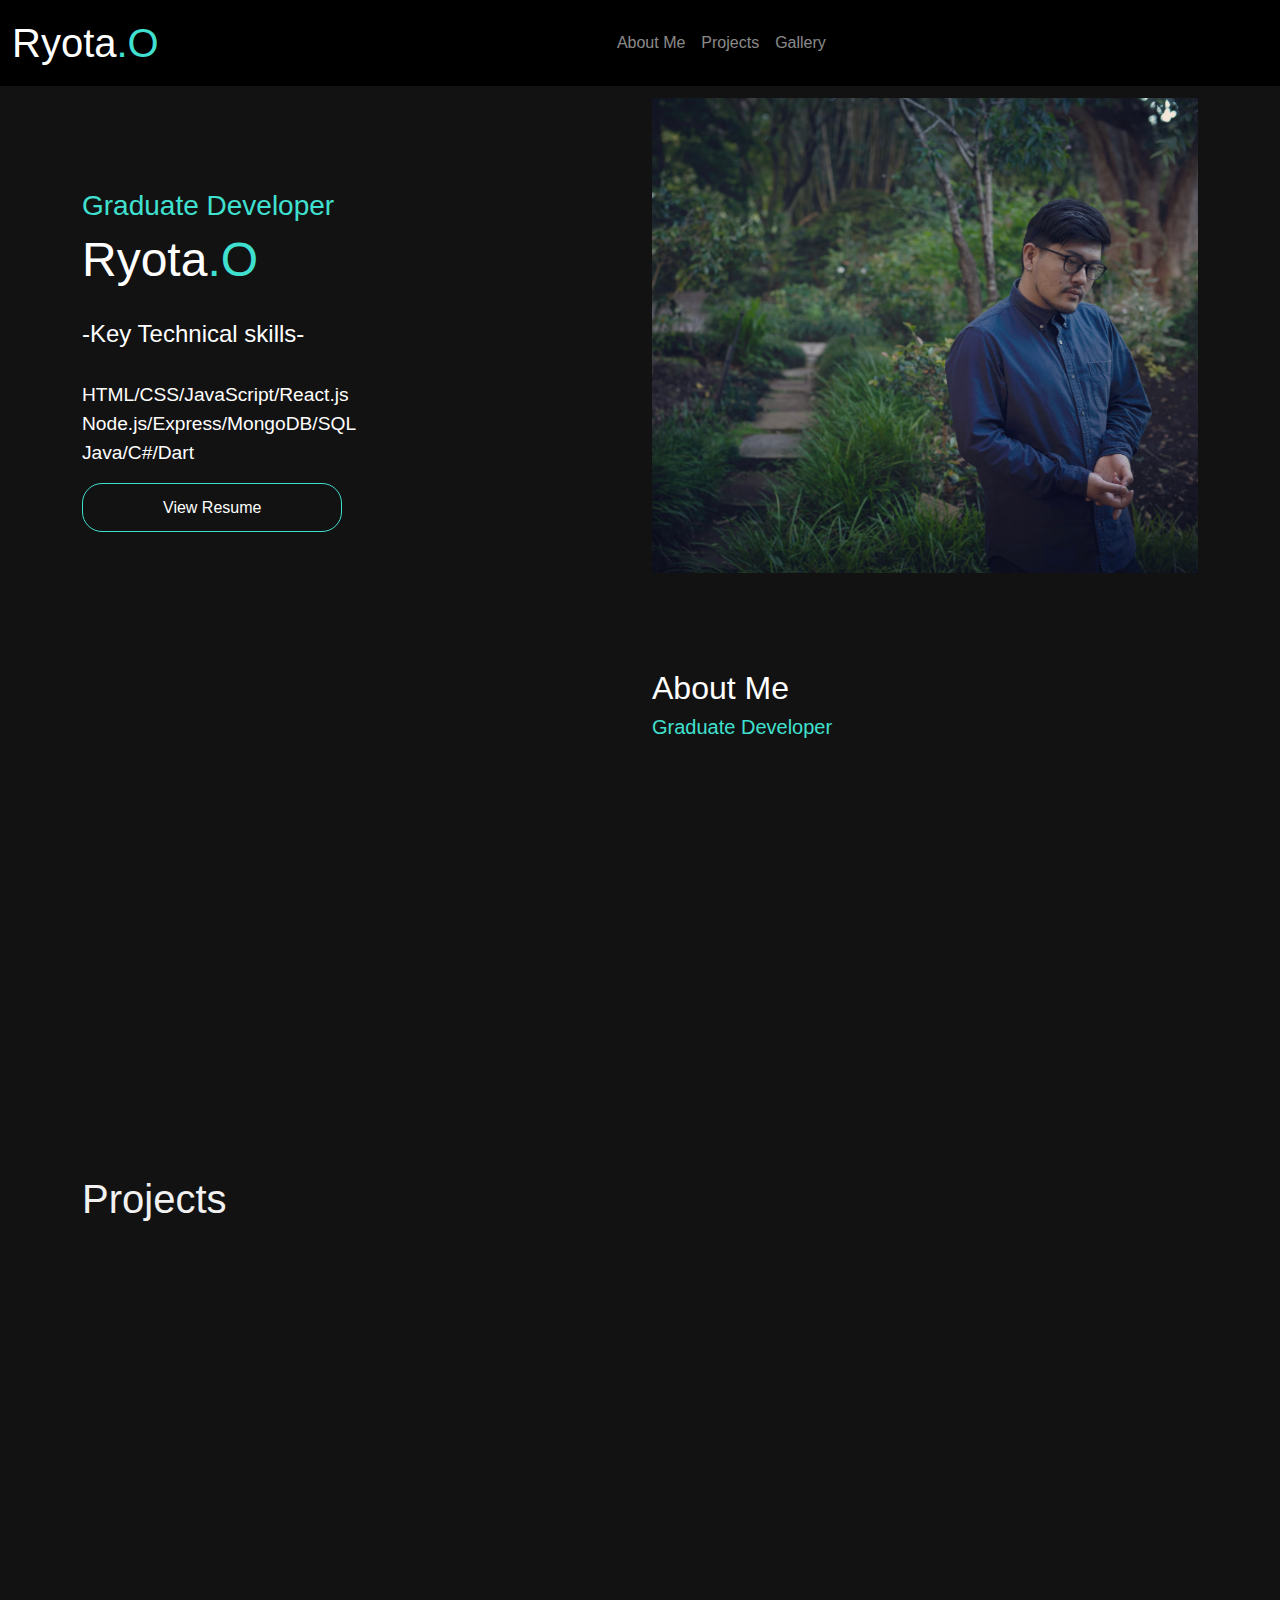
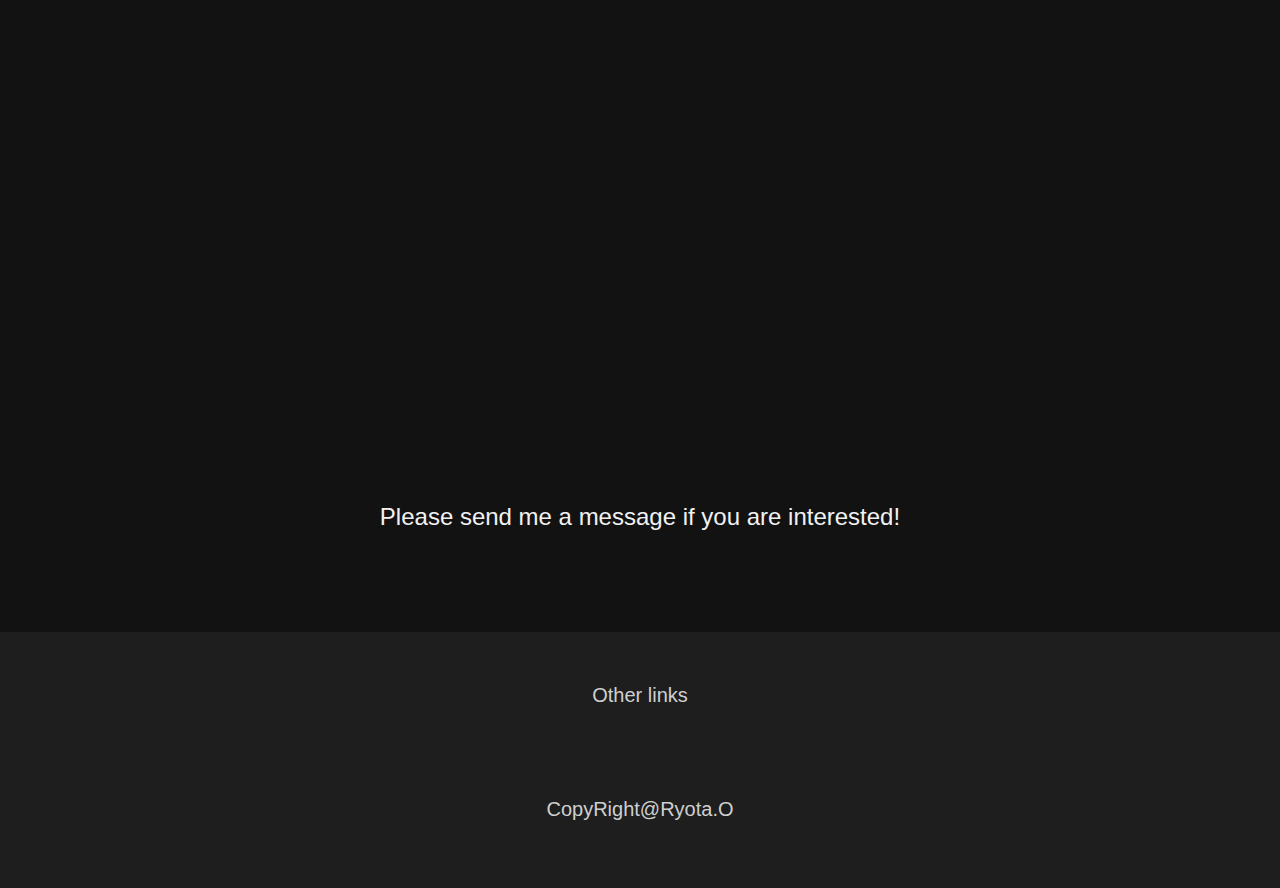
==== commit 4915297d: "fixed navbar" ====
--- a/Profile/index.html
+++ b/Profile/index.html
@@ -38,7 +38,7 @@
         <div class="collapse navbar-collapse" id="navbarNavAltMarkup">
           <div class="navbar-nav mx-auto">
             <a class="nav-link" href="#about">About Me</a>
-            <a class="nav-link" href="#project">Project</a>
+            <a class="nav-link" href="#project">Projects</a>
             <a class="nav-link" href="https://ryota-imugallery.netlify.app"
               >Gallery</a
             >
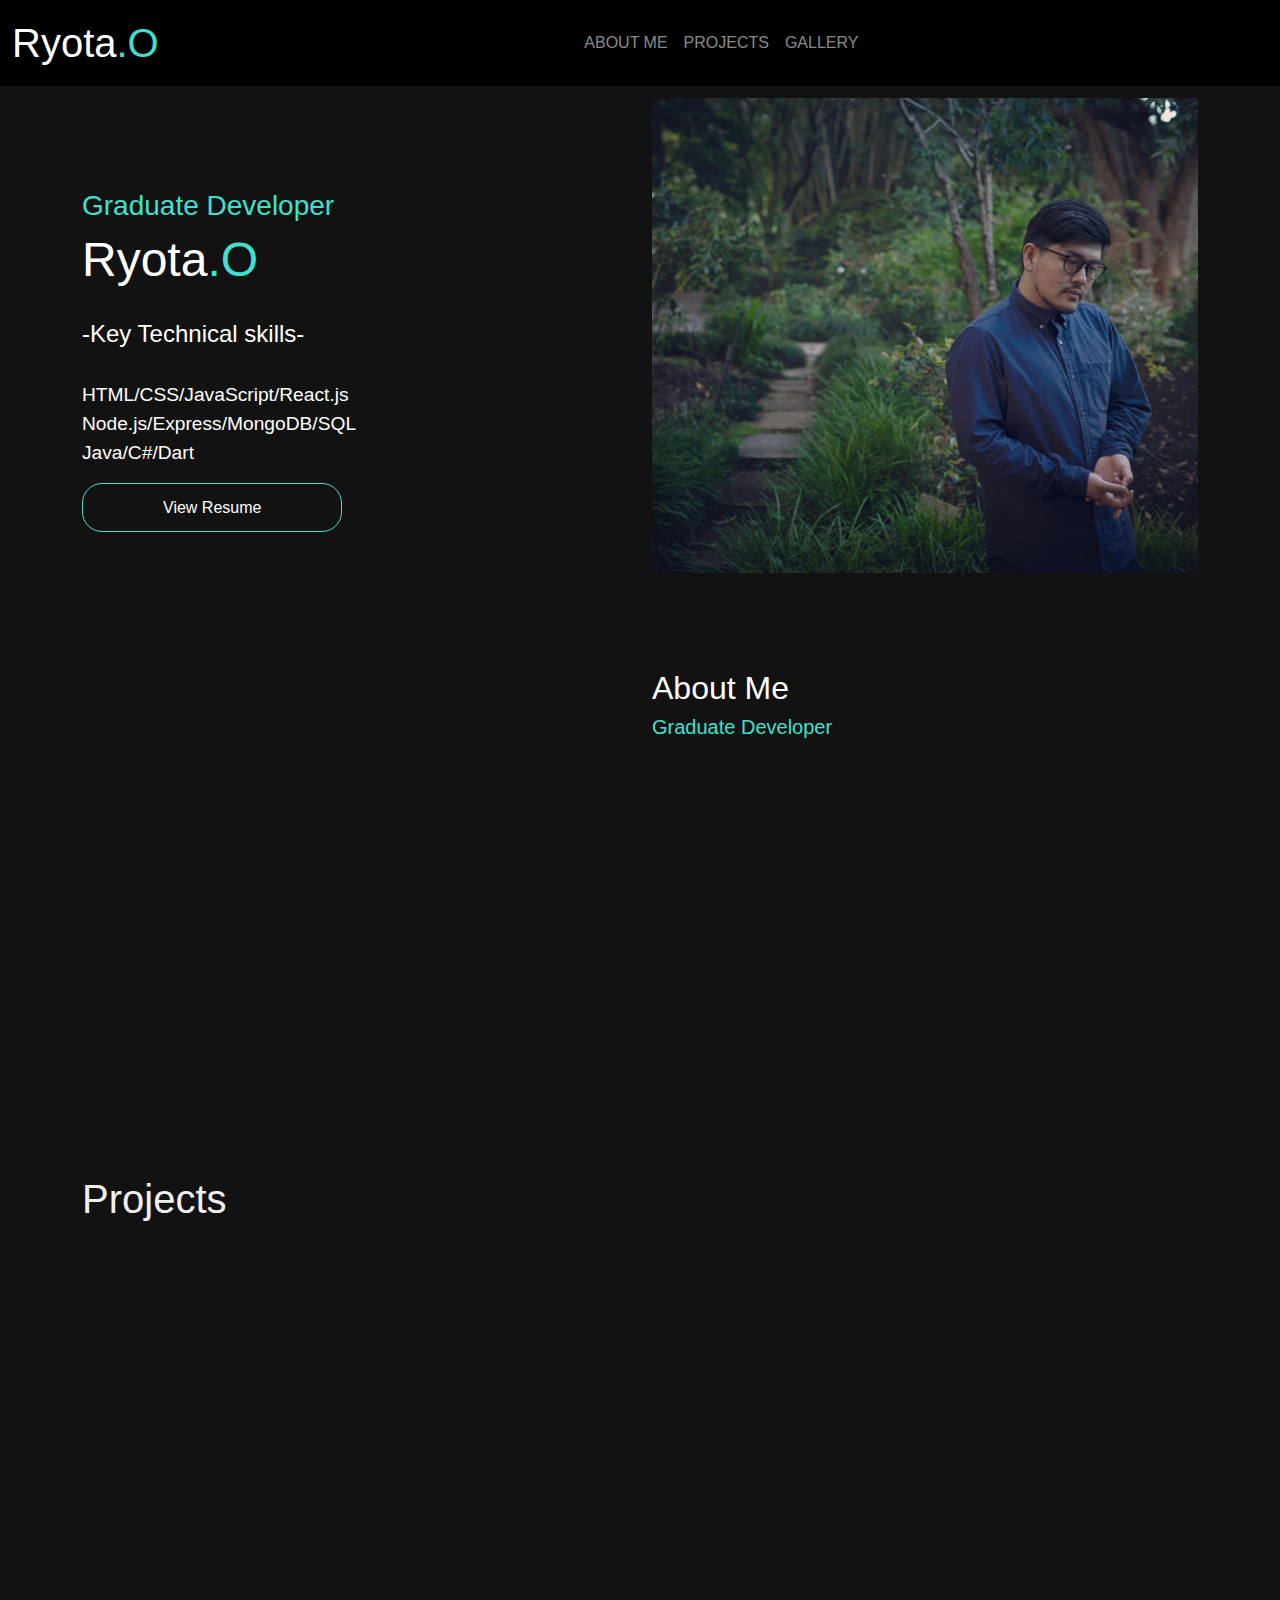
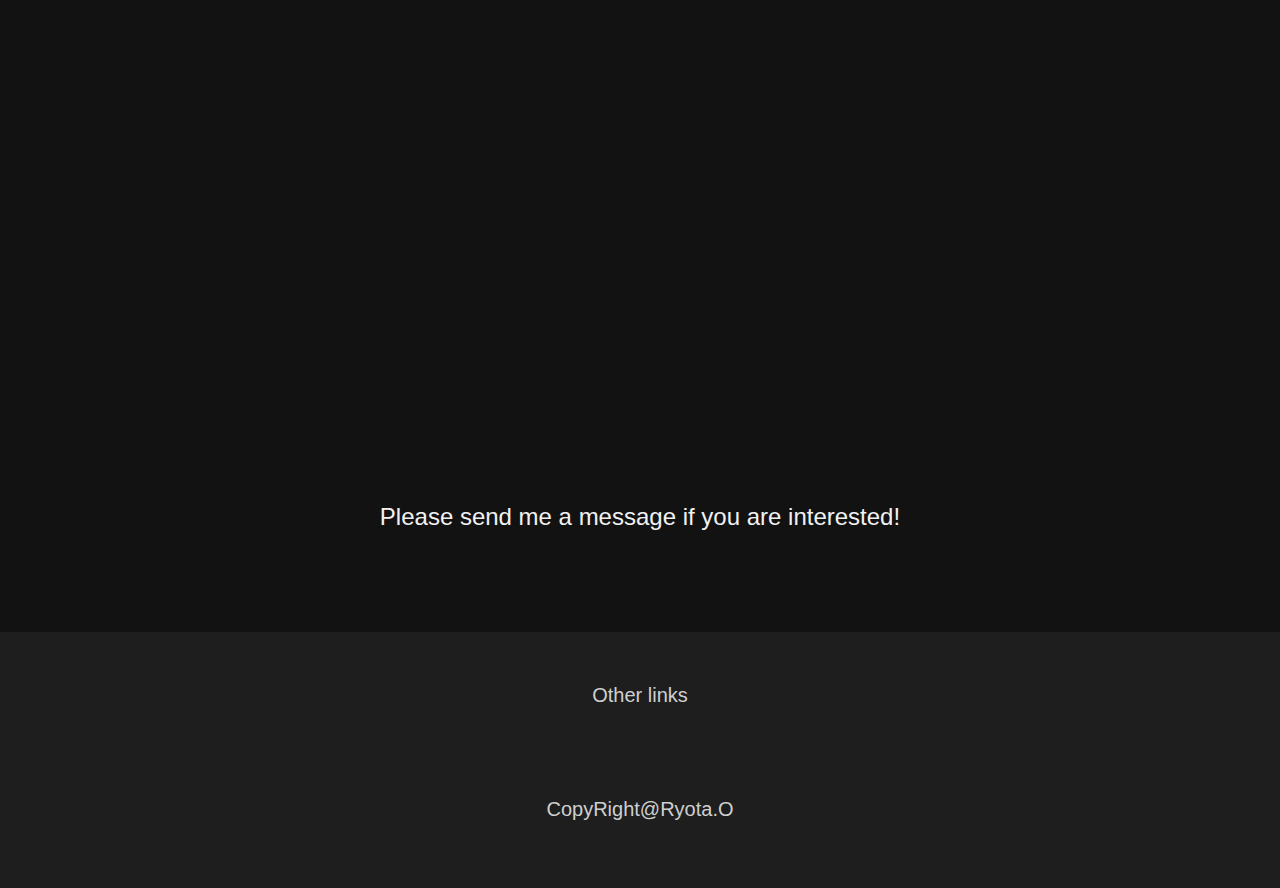
==== commit 18c2f0c6: "fixed font" ====
--- a/Profile/index.html
+++ b/Profile/index.html
@@ -37,10 +37,10 @@
         </button>
         <div class="collapse navbar-collapse" id="navbarNavAltMarkup">
           <div class="navbar-nav mx-auto">
-            <a class="nav-link" href="#about">About Me</a>
-            <a class="nav-link" href="#project">Projects</a>
+            <a class="nav-link" href="#about">ABOUT ME</a>
+            <a class="nav-link" href="#project">PROJECTS</a>
             <a class="nav-link" href="https://ryota-imugallery.netlify.app"
-              >Gallery</a
+              >GALLERY</a
             >
           </div>
         </div>
--- a/Profile/style.css
+++ b/Profile/style.css
@@ -105,7 +105,7 @@
 .card {
   border: none;
   border-radius: 0.5rem;
-  background-color: rgb(40, 54, 54);
+  background-color: rgb(33, 45, 43);
   color: #cfcfcf;
   transition: transform 0.3s ease;
   min-height: 350px;
@@ -126,7 +126,7 @@
 }
 
 .card-title {
-  color: #ffffff;
+  color: rgb(118, 236, 197);
   font-size: 1.5rem;
   margin-top: 1rem;
 }
